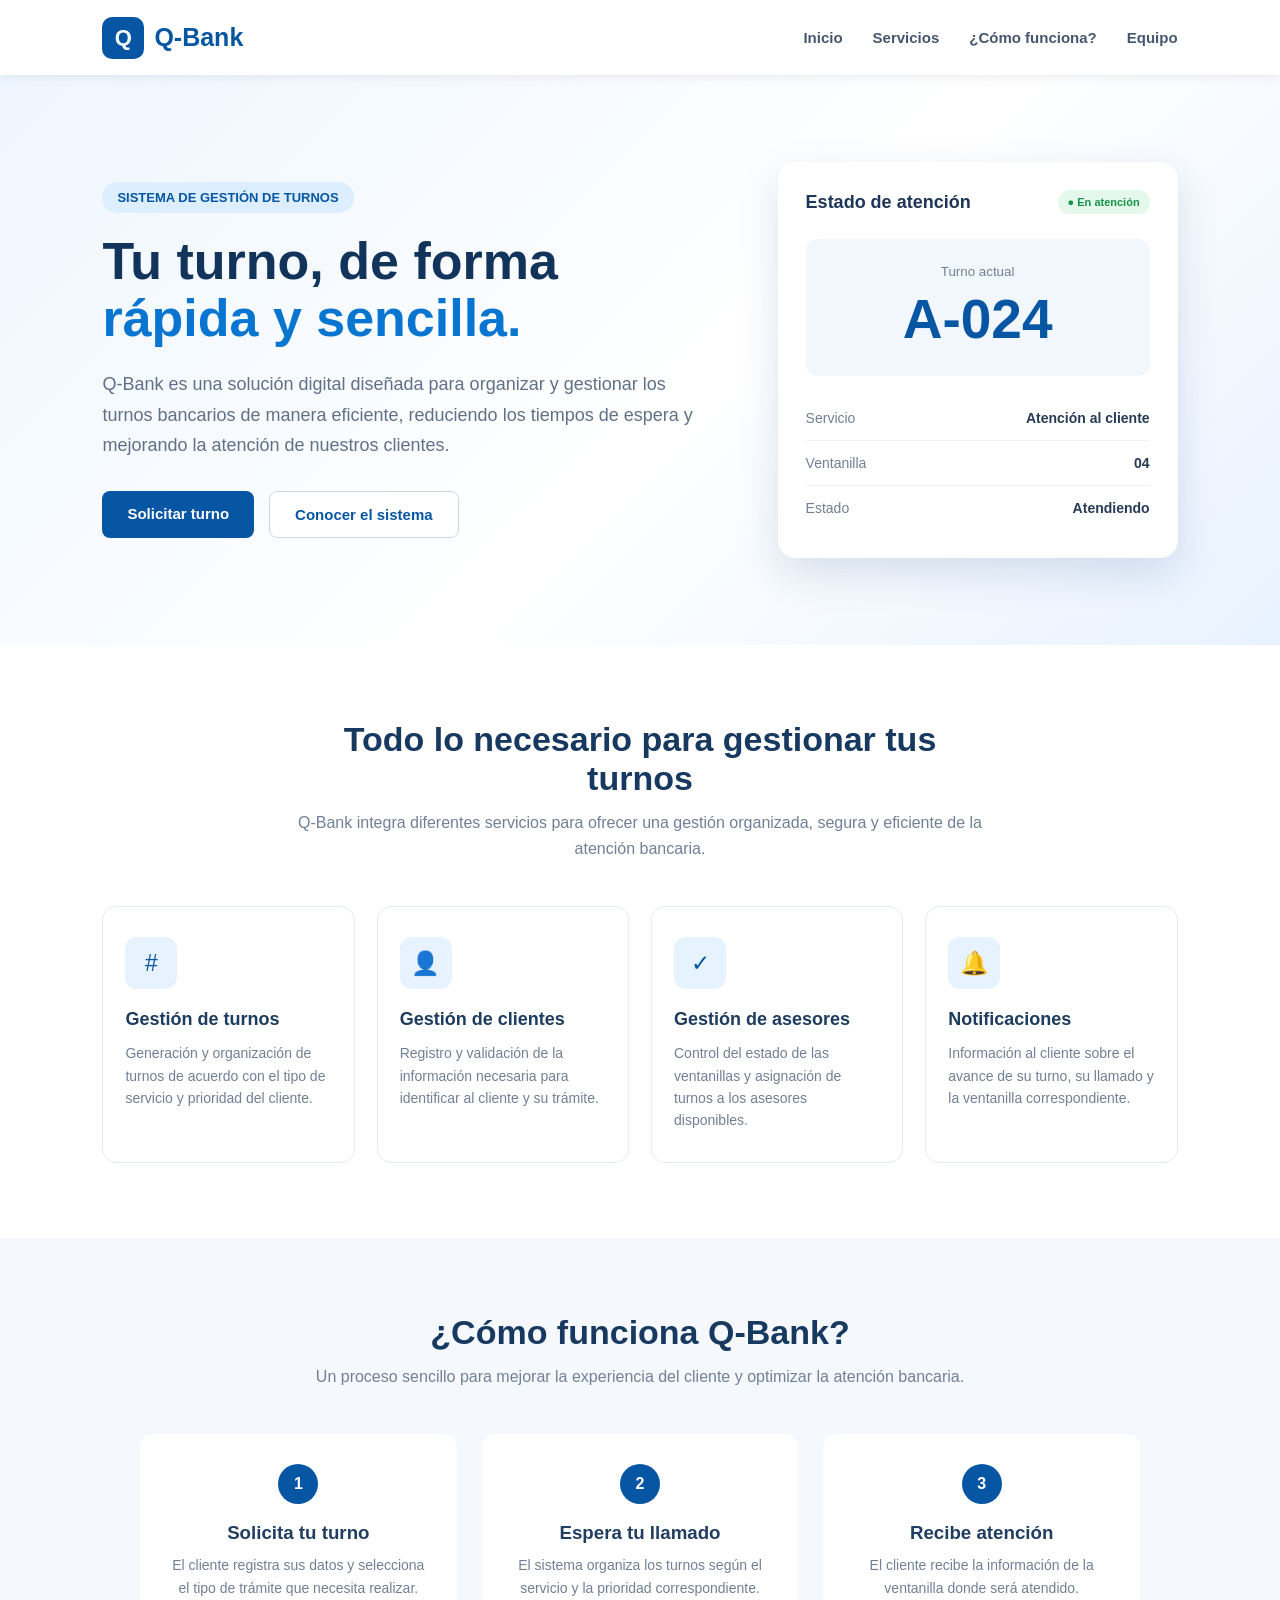
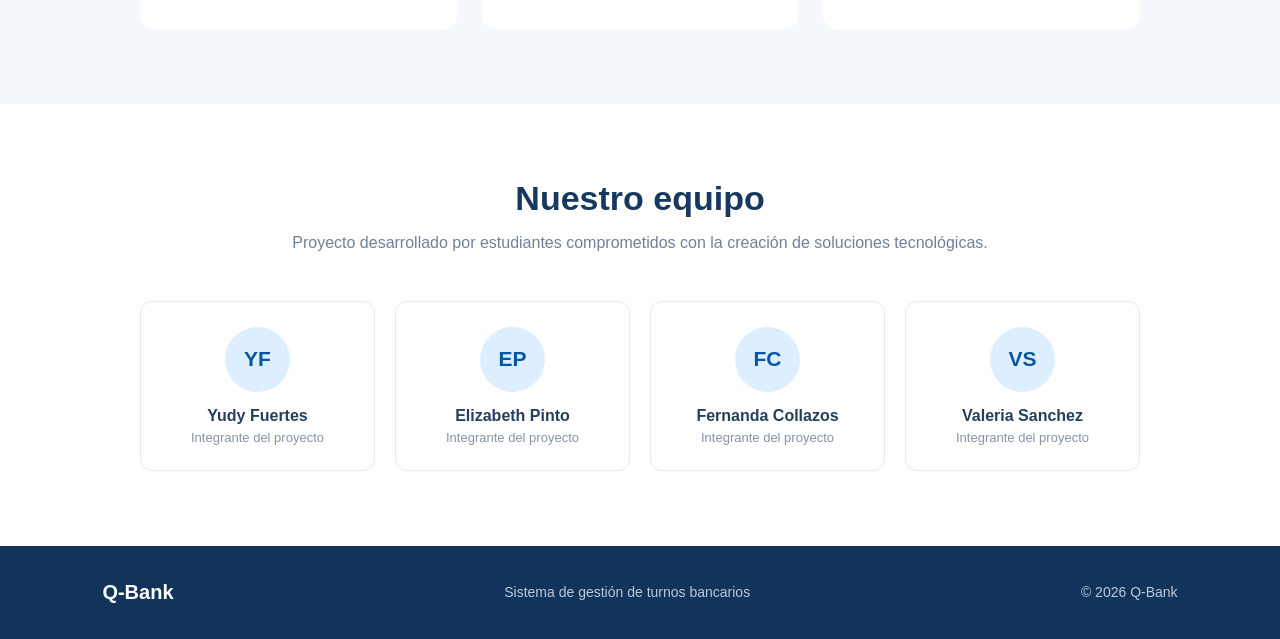
==== Bancofinal-Q-bank/home/index.html @ 69274212 "Agrege Home" ====
<!DOCTYPE html>
<html lang="es">
<head>
    <meta charset="UTF-8">
    <meta name="viewport" content="width=device-width, initial-scale=1.0">

    <title>Q-Bank | Gestión de Turnos</title>

    <link rel="stylesheet" href="style.css">
</head>

<body>

    <!-- =========================
        ENCABEZADO
    ========================== -->

    <header>
        <div class="logo">
            <div class="logo-icon">Q</div>
            Q-Bank
        </div>

        <nav>
            <a href="#">Inicio</a>
            <a href="#servicios">Servicios</a>
            <a href="#proceso">¿Cómo funciona?</a>
            <a href="#equipo">Equipo</a>
        </nav>
    </header>


    <!-- =========================
         HERO / PRESENTACIÓN
    ========================== -->

    <main>

        <section class="hero">

            <div class="hero-content">

                <span class="badge">
                    SISTEMA DE GESTIÓN DE TURNOS
                </span>

                <h1>
                    Tu turno, de forma
                    <span>rápida y sencilla.</span>
                </h1>

                <p>
                    Q-Bank es una solución digital diseñada para organizar
                    y gestionar los turnos bancarios de manera eficiente,
                    reduciendo los tiempos de espera y mejorando la atención
                    de nuestros clientes.
                </p>

                <div class="hero-buttons">
                    <a href="#" class="btn btn-primary">
                        Solicitar turno
                    </a>

                    <a href="#servicios" class="btn btn-secondary">
                        Conocer el sistema
                    </a>
                </div>

            </div>


            <!-- Tarjeta únicamente visual -->

            <div class="hero-card">

                <div class="card-header">
                    <h3>Estado de atención</h3>

                    <span class="status">
                        ● En atención
                    </span>
                </div>

                <div class="turn-number">
                    <small>Turno actual</small>
                    <strong>A-024</strong>
                </div>

                <div class="info">
                    <span>Servicio</span>
                    <span>Atención al cliente</span>
                </div>

                <div class="info">
                    <span>Ventanilla</span>
                    <span>04</span>
                </div>

                <div class="info">
                    <span>Estado</span>
                    <span>Atendiendo</span>
                </div>

            </div>

        </section>


        <!-- =========================
             SERVICIOS
        ========================== -->

        <section class="services" id="servicios">

            <div class="section-title">

                <h2>
                    Todo lo necesario para gestionar tus turnos
                </h2>

                <p>
                    Q-Bank integra diferentes servicios para ofrecer una
                    gestión organizada, segura y eficiente de la atención
                    bancaria.
                </p>

            </div>


            <div class="services-grid">

                <article class="service-card">

                    <div class="service-icon">
                        #
                    </div>

                    <h3>
                        Gestión de turnos
                    </h3>

                    <p>
                        Generación y organización de turnos de acuerdo con
                        el tipo de servicio y prioridad del cliente.
                    </p>

                </article>


                <article class="service-card">

                    <div class="service-icon">
                        👤
                    </div>

                    <h3>
                        Gestión de clientes
                    </h3>

                    <p>
                        Registro y validación de la información necesaria
                        para identificar al cliente y su trámite.
                    </p>

                </article>


                <article class="service-card">

                    <div class="service-icon">
                        ✓
                    </div>

                    <h3>
                        Gestión de asesores
                    </h3>

                    <p>
                        Control del estado de las ventanillas y asignación
                        de turnos a los asesores disponibles.
                    </p>

                </article>


                <article class="service-card">

                    <div class="service-icon">
                        🔔
                    </div>

                    <h3>
                        Notificaciones
                    </h3>

                    <p>
                        Información al cliente sobre el avance de su turno,
                        su llamado y la ventanilla correspondiente.
                    </p>

                </article>

            </div>

        </section>


        <!-- =========================
             PROCESO
        ========================== -->

        <section class="process" id="proceso">

            <div class="section-title">

                <h2>
                    ¿Cómo funciona Q-Bank?
                </h2>

                <p>
                    Un proceso sencillo para mejorar la experiencia del
                    cliente y optimizar la atención bancaria.
                </p>

            </div>


            <div class="steps">

                <article class="step">

                    <div class="step-number">
                        1
                    </div>

                    <h3>
                        Solicita tu turno
                    </h3>

                    <p>
                        El cliente registra sus datos y selecciona el tipo
                        de trámite que necesita realizar.
                    </p>

                </article>


                <article class="step">

                    <div class="step-number">
                        2
                    </div>

                    <h3>
                        Espera tu llamado
                    </h3>

                    <p>
                        El sistema organiza los turnos según el servicio
                        y la prioridad correspondiente.
                    </p>

                </article>


                <article class="step">

                    <div class="step-number">
                        3
                    </div>

                    <h3>
                        Recibe atención
                    </h3>

                    <p>
                        El cliente recibe la información de la ventanilla
                        donde será atendido.
                    </p>

                </article>

            </div>

        </section>


        <!-- =========================
             EQUIPO
        ========================== -->

        <section class="team" id="equipo">

            <div class="section-title">

                <h2>
                    Nuestro equipo
                </h2>

                <p>
                    Proyecto desarrollado por estudiantes comprometidos
                    con la creación de soluciones tecnológicas.
                </p>

            </div>


            <div class="team-grid">

                <article class="member">
                    <div class="avatar">YF</div>
                    <h3>Yudy Fuertes</h3>
                    <p>Integrante del proyecto</p>
                </article>

                <article class="member">
                    <div class="avatar">EP</div>
                    <h3>Elizabeth Pinto</h3>
                    <p>Integrante del proyecto</p>
                </article>

                <article class="member">
                    <div class="avatar">FC</div>
                    <h3>Fernanda Collazos</h3>
                    <p>Integrante del proyecto</p>
                </article>

                <article class="member">
                    <div class="avatar">VS</div>
                    <h3>Valeria Sanchez</h3>
                    <p>Integrante del proyecto</p>
                </article>

            </div>

        </section>

    </main>


    <!-- =========================
         PIE DE PÁGINA
    ========================== -->

    <footer>

        <div class="footer-logo">
            Q-Bank
        </div>

        <p>
            Sistema de gestión de turnos bancarios
        </p>

        <p>
            © 2026 Q-Bank
        </p>

    </footer>

</body>
</html>
---- Bancofinal-Q-bank/home/style.css ----
* {
    margin: 0;
    padding: 0;
    box-sizing: border-box;
}

body {
    font-family: Arial, Helvetica, sans-serif;
    background-color: #f5f8fc;
    color: #172b4d;
}

/* =========================
   HEADER
========================== */

header {
    background-color: #ffffff;
    height: 75px;
    display: flex;
    align-items: center;
    justify-content: space-between;
    padding: 0 8%;
    box-shadow: 0 2px 10px rgba(0, 0, 0, 0.08);
    position: relative;
    z-index: 10;
}

.logo {
    display: flex;
    align-items: center;
    gap: 10px;
    font-size: 25px;
    font-weight: bold;
    color: #0756a3;
}

.logo-icon {
    width: 42px;
    height: 42px;
    background-color: #0756a3;
    color: white;
    border-radius: 10px;
    display: flex;
    align-items: center;
    justify-content: center;
    font-size: 22px;
}

nav {
    display: flex;
    gap: 30px;
}

nav a {
    text-decoration: none;
    color: #45566f;
    font-size: 15px;
    font-weight: 600;
}

nav a:hover {
    color: #0756a3;
}

/* =========================
   HERO
========================== */

.hero {
    min-height: 570px;
    display: flex;
    align-items: center;
    justify-content: space-between;
    gap: 60px;
    padding: 70px 8%;
    background: linear-gradient(
        135deg,
        #eef6ff 0%,
        #ffffff 55%,
        #e8f2ff 100%
    );
}

.hero-content {
    max-width: 600px;
}

.badge {
    display: inline-block;
    background-color: #dceeff;
    color: #0756a3;
    padding: 8px 15px;
    border-radius: 20px;
    font-size: 13px;
    font-weight: bold;
    margin-bottom: 20px;
}

.hero h1 {
    font-size: 52px;
    line-height: 1.1;
    margin-bottom: 22px;
    color: #12345b;
}

.hero h1 span {
    color: #0876d1;
}

.hero p {
    font-size: 18px;
    line-height: 1.7;
    color: #607086;
    margin-bottom: 30px;
}

.hero-buttons {
    display: flex;
    gap: 15px;
}

.btn {
    display: inline-block;
    padding: 14px 25px;
    border-radius: 8px;
    text-decoration: none;
    font-weight: bold;
    font-size: 15px;
}

.btn-primary {
    background-color: #0756a3;
    color: white;
}

.btn-secondary {
    background-color: white;
    color: #0756a3;
    border: 1px solid #c9d9ea;
}

/* =========================
   TARJETA VISUAL
========================== */

.hero-card {
    width: 400px;
    background-color: white;
    border-radius: 18px;
    padding: 28px;
    box-shadow: 0 15px 40px rgba(24, 71, 120, 0.15);
}

.card-header {
    display: flex;
    justify-content: space-between;
    align-items: center;
    margin-bottom: 25px;
}

.card-header h3 {
    font-size: 18px;
    color: #1d3557;
}

.status {
    color: #159447;
    background-color: #e5f8ec;
    padding: 6px 10px;
    border-radius: 15px;
    font-size: 11px;
    font-weight: bold;
}

.turn-number {
    text-align: center;
    background-color: #f1f7fd;
    border-radius: 12px;
    padding: 25px;
    margin-bottom: 20px;
}

.turn-number small {
    color: #718096;
    display: block;
    margin-bottom: 8px;
}

.turn-number strong {
    font-size: 55px;
    color: #0756a3;
}

.info {
    display: flex;
    justify-content: space-between;
    padding: 14px 0;
    border-bottom: 1px solid #edf1f5;
    font-size: 14px;
}

.info:last-child {
    border-bottom: none;
}

.info span:first-child {
    color: #718096;
}

.info span:last-child {
    font-weight: bold;
    color: #263b55;
}

/* =========================
   SERVICIOS
========================== */

.services {
    padding: 75px 8%;
    background-color: white;
    text-align: center;
}

.section-title {
    max-width: 700px;
    margin: 0 auto 45px;
}

.section-title h2 {
    font-size: 34px;
    color: #17395f;
    margin-bottom: 12px;
}

.section-title p {
    color: #718096;
    line-height: 1.6;
}

.services-grid {
    display: grid;
    grid-template-columns: repeat(4, 1fr);
    gap: 22px;
}

.service-card {
    padding: 30px 22px;
    border: 1px solid #e4ebf3;
    border-radius: 14px;
    background-color: #ffffff;
    text-align: left;
    transition: transform 0.2s, box-shadow 0.2s;
}

.service-icon {
    width: 52px;
    height: 52px;
    border-radius: 12px;
    background-color: #e7f2ff;
    color: #0756a3;
    display: flex;
    align-items: center;
    justify-content: center;
    font-size: 23px;
    margin-bottom: 20px;
}

.service-card h3 {
    margin-bottom: 12px;
    color: #1d3c5e;
    font-size: 18px;
}

.service-card p {
    color: #718096;
    font-size: 14px;
    line-height: 1.6;
}

/* =========================
   COMO FUNCIONA
========================== */

.process {
    padding: 75px 8%;
    background-color: #f5f8fc;
    text-align: center;
}

.steps {
    display: grid;
    grid-template-columns: repeat(3, 1fr);
    gap: 25px;
    max-width: 1000px;
    margin: 0 auto;
}

.step {
    background-color: white;
    padding: 30px;
    border-radius: 14px;
    position: relative;
}

.step-number {
    width: 40px;
    height: 40px;
    margin: 0 auto 18px;
    background-color: #0756a3;
    color: white;
    border-radius: 50%;
    display: flex;
    align-items: center;
    justify-content: center;
    font-weight: bold;
}

.step h3 {
    margin-bottom: 10px;
    color: #203e60;
}

.step p {
    color: #718096;
    font-size: 14px;
    line-height: 1.6;
}

/* =========================
   EQUIPO
========================== */

.team {
    padding: 75px 8%;
    background-color: white;
    text-align: center;
}

.team-grid {
    display: grid;
    grid-template-columns: repeat(4, 1fr);
    gap: 20px;
    max-width: 1000px;
    margin: 0 auto;
}

.member {
    padding: 25px 15px;
    border: 1px solid #e4ebf3;
    border-radius: 12px;
}

.avatar {
    width: 65px;
    height: 65px;
    margin: 0 auto 15px;
    border-radius: 50%;
    background-color: #dceeff;
    color: #0756a3;
    display: flex;
    align-items: center;
    justify-content: center;
    font-size: 21px;
    font-weight: bold;
}

.member h3 {
    font-size: 16px;
    margin-bottom: 5px;
    color: #263f5c;
}

.member p {
    font-size: 13px;
    color: #8794a5;
}

/* =========================
   FOOTER
========================== */

footer {
    background-color: #12345b;
    color: white;
    padding: 35px 8%;
    display: flex;
    justify-content: space-between;
    align-items: center;
}

footer p {
    color: #b9c9db;
    font-size: 14px;
}

.footer-logo {
    font-size: 20px;
    font-weight: bold;
}

/* =========================
   RESPONSIVE
========================== */

@media (max-width: 900px) {
    .hero {
        flex-direction: column;
        text-align: center;
    }

    .hero-buttons {
        justify-content: center;
    }

    .services-grid,
    .team-grid {
        grid-template-columns: repeat(2, 1fr);
    }

    .hero-card {
        width: 100%;
        max-width: 400px;
    }
}

@media (max-width: 600px) {
    header {
        padding: 0 5%;
    }

    nav {
        display: none;
    }

    .hero {
        padding: 50px 5%;
    }

    .hero h1 {
        font-size: 38px;
    }

    .services,
    .process,
    .team {
        padding: 55px 5%;
    }

    .services-grid,
    .steps,
    .team-grid {
        grid-template-columns: 1fr;
    }

    footer {
        flex-direction: column;
        gap: 10px;
        text-align: center;
    }
}
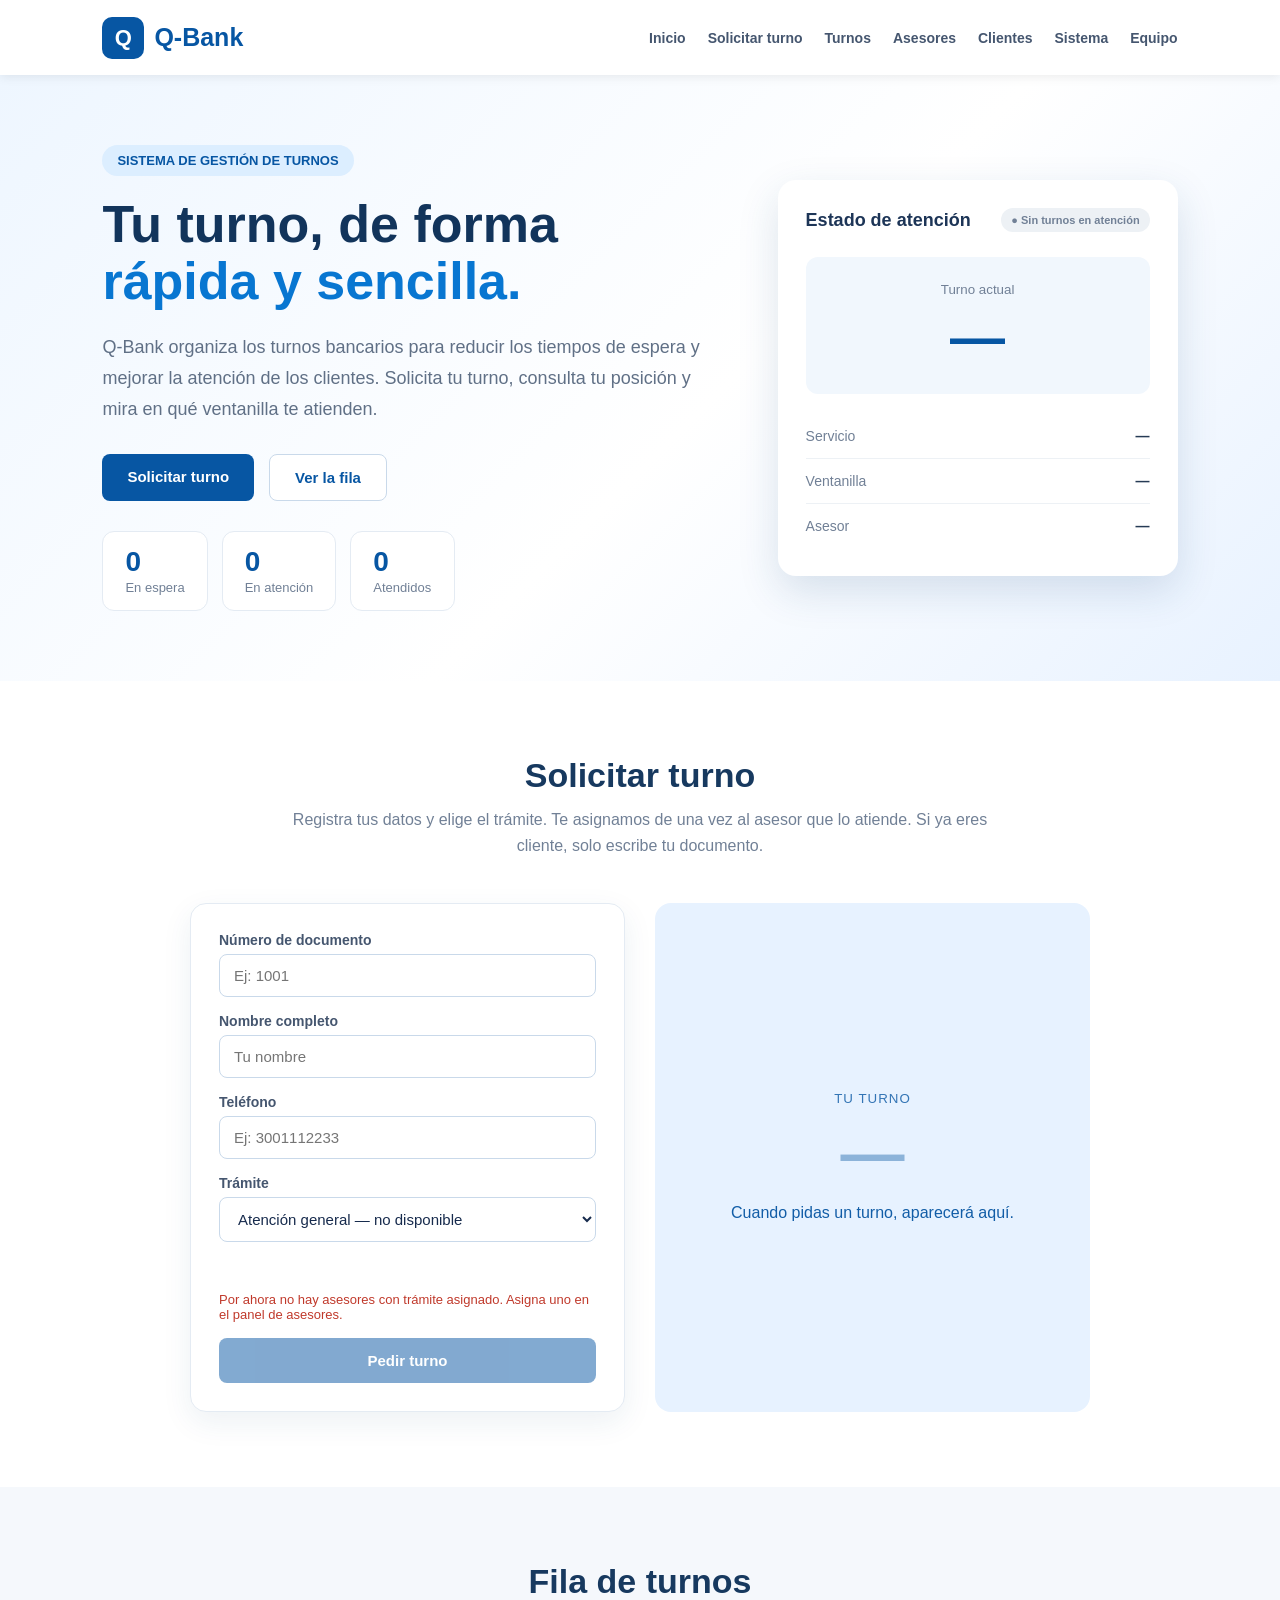
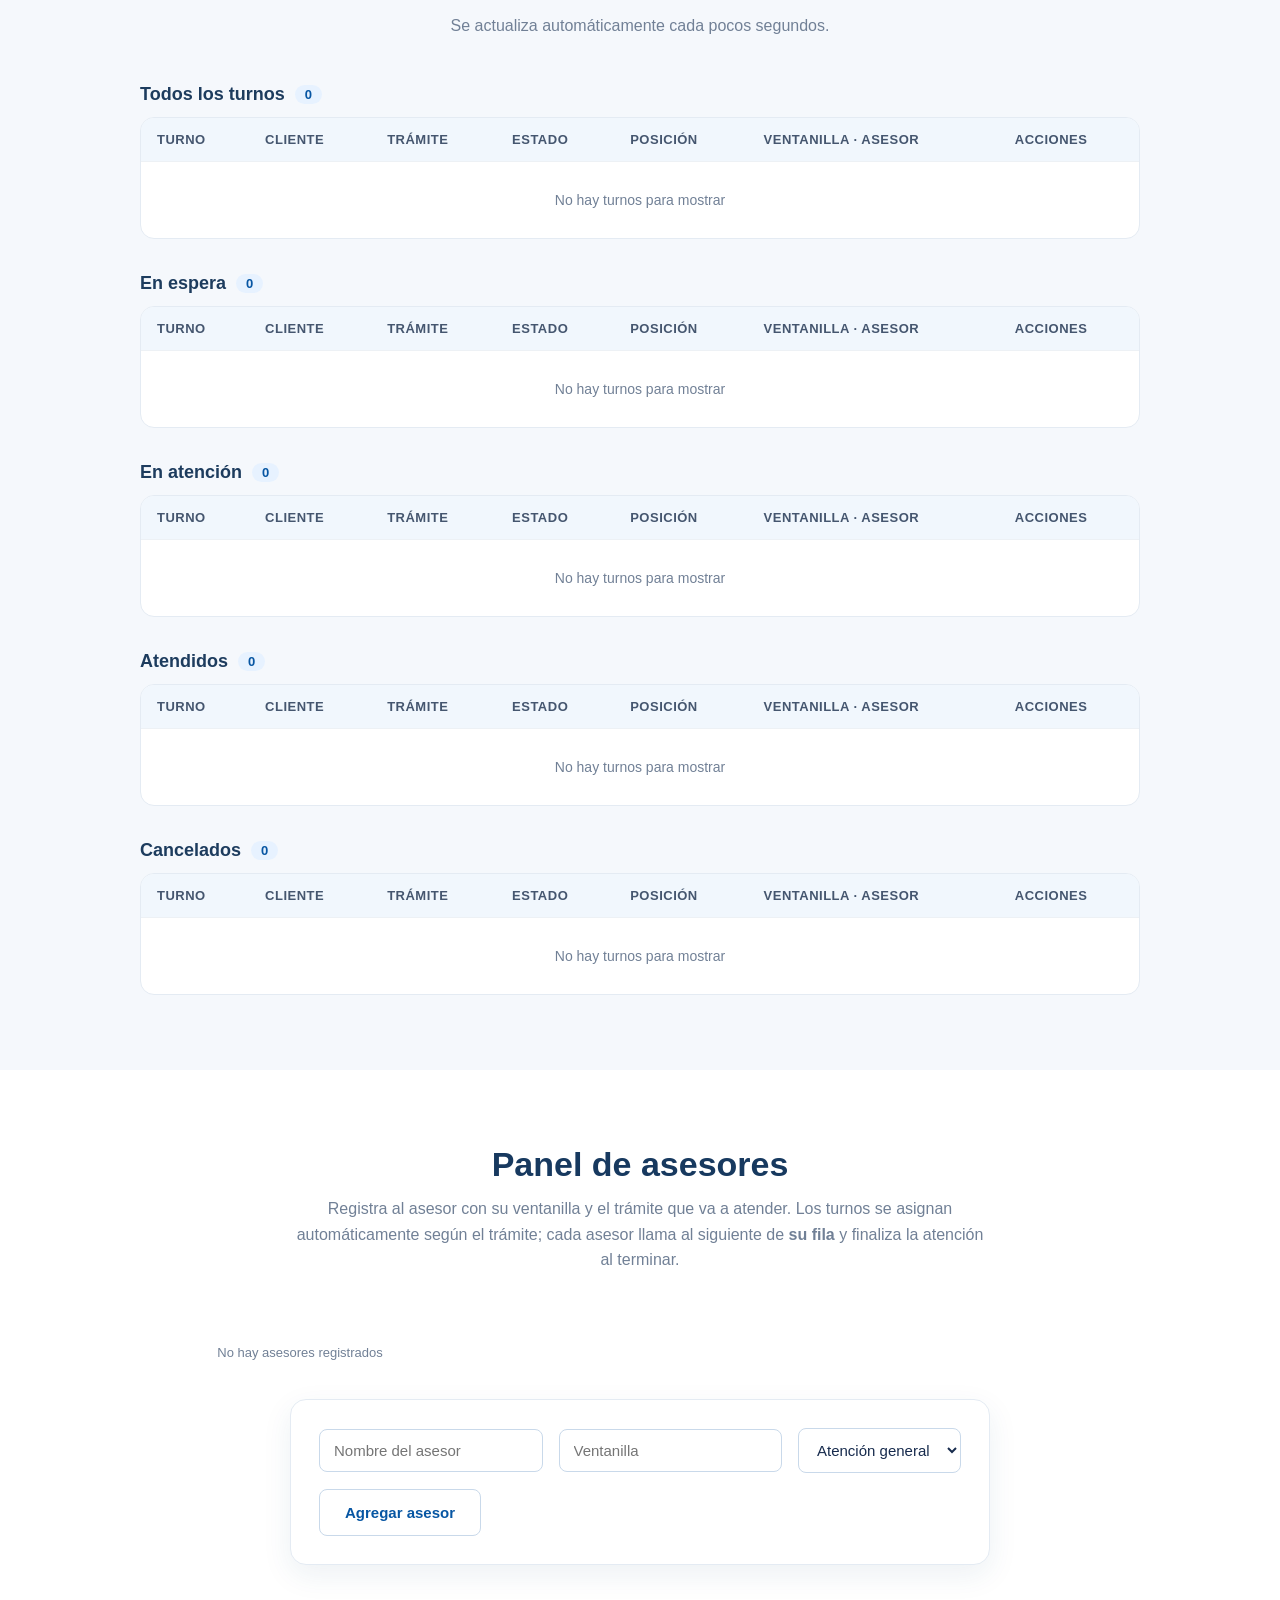
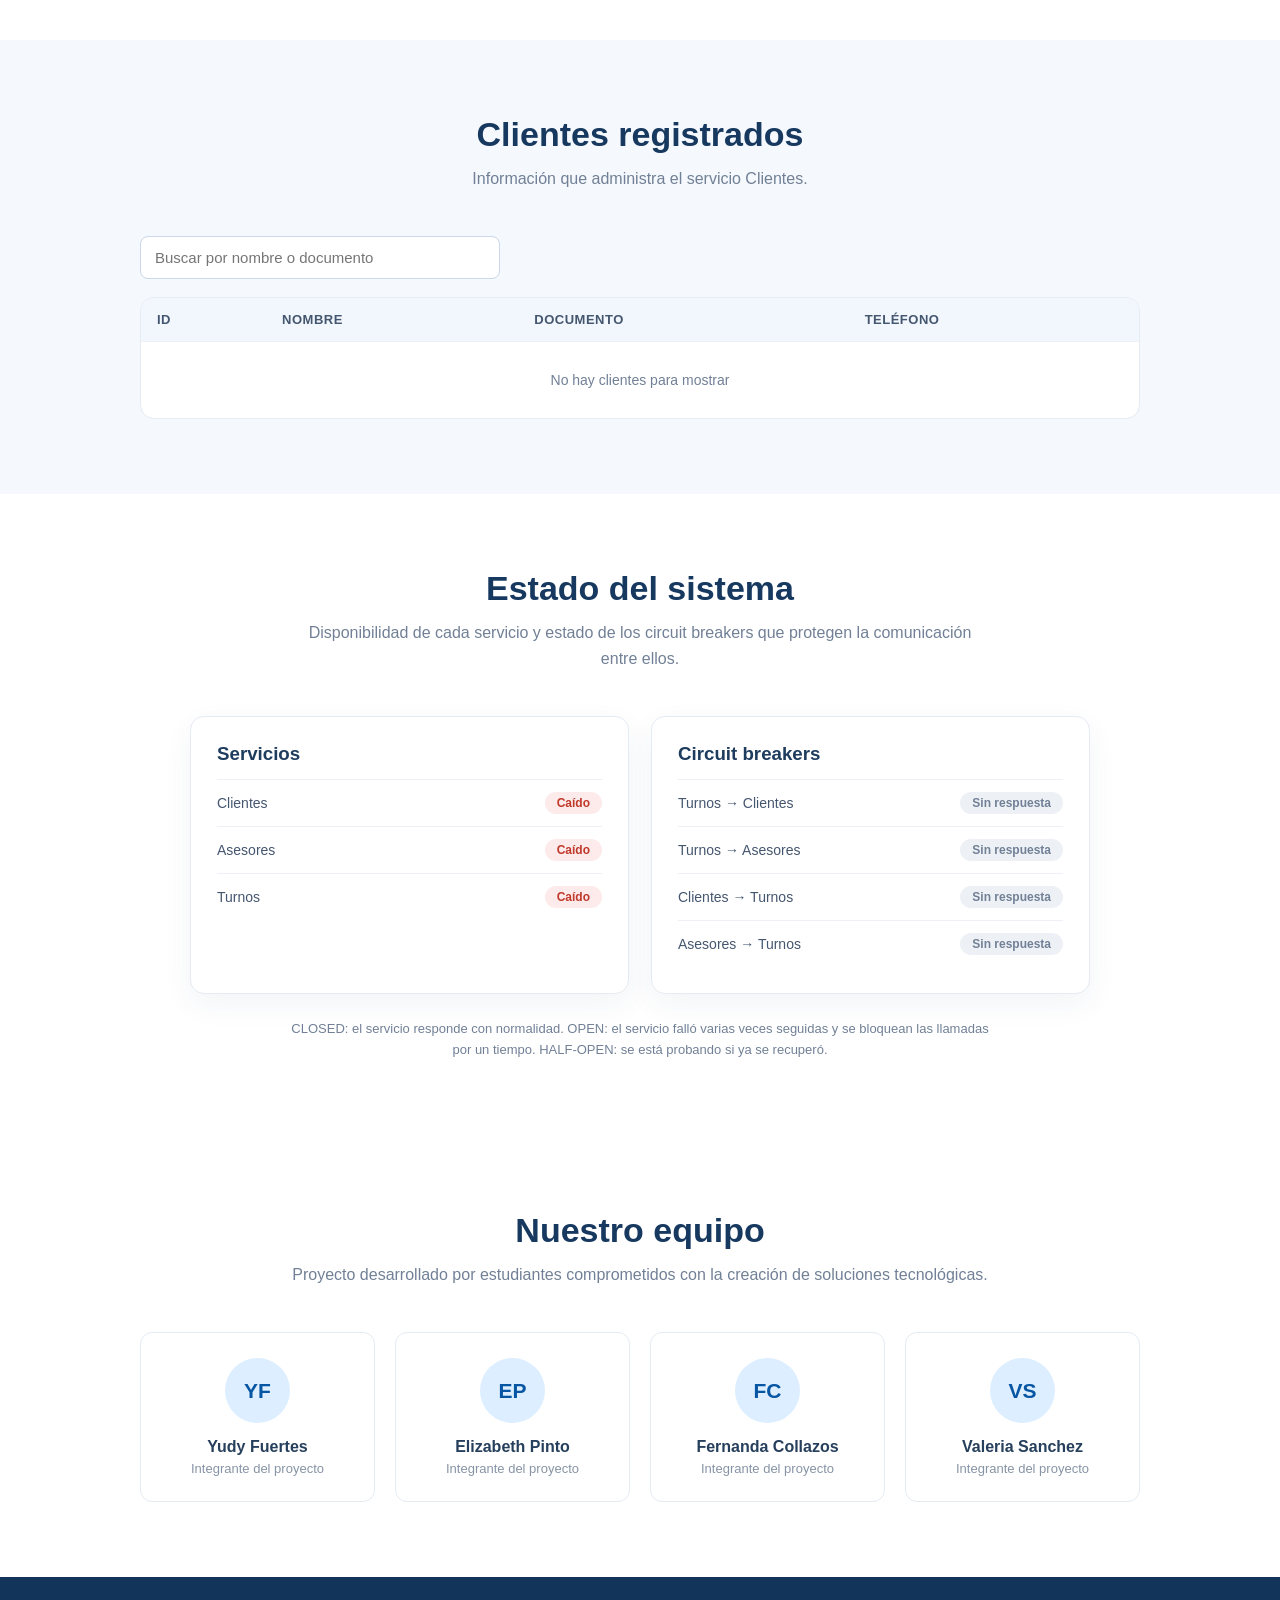
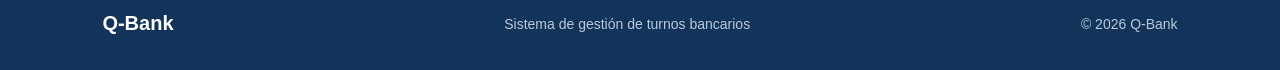
==== commit be94c470: "Actualice servicio asesores y home" ====
--- a/Bancofinal-Q-bank/home/index.html
+++ b/Bancofinal-Q-bank/home/index.html
@@ -3,17 +3,11 @@
 <head>
     <meta charset="UTF-8">
     <meta name="viewport" content="width=device-width, initial-scale=1.0">
-
     <title>Q-Bank | Gestión de Turnos</title>
-
     <link rel="stylesheet" href="style.css">
 </head>
 
 <body>
-
-    <!-- =========================
-        ENCABEZADO
-    ========================== -->
 
     <header>
         <div class="logo">
@@ -22,291 +16,341 @@
         </div>
 
         <nav>
-            <a href="#">Inicio</a>
-            <a href="#servicios">Servicios</a>
-            <a href="#proceso">¿Cómo funciona?</a>
+            <a href="#inicio">Inicio</a>
+            <a href="#solicitar">Solicitar turno</a>
+            <a href="#turnos">Turnos</a>
+            <a href="#asesores">Asesores</a>
+            <a href="#clientes">Clientes</a>
+            <a href="#sistema">Sistema</a>
             <a href="#equipo">Equipo</a>
         </nav>
     </header>
 
-
-    <!-- =========================
-         HERO / PRESENTACIÓN
-    ========================== -->
-
     <main>
 
-        <section class="hero">
+        <!-- ========== INICIO ========== -->
+        <section class="hero" id="inicio">
 
             <div class="hero-content">
-
-                <span class="badge">
-                    SISTEMA DE GESTIÓN DE TURNOS
-                </span>
-
-                <h1>
-                    Tu turno, de forma
-                    <span>rápida y sencilla.</span>
-                </h1>
+                <span class="badge">SISTEMA DE GESTIÓN DE TURNOS</span>
+
+                <h1>Tu turno, de forma <span>rápida y sencilla.</span></h1>
 
                 <p>
-                    Q-Bank es una solución digital diseñada para organizar
-                    y gestionar los turnos bancarios de manera eficiente,
-                    reduciendo los tiempos de espera y mejorando la atención
-                    de nuestros clientes.
+                    Q-Bank organiza los turnos bancarios para reducir los tiempos
+                    de espera y mejorar la atención de los clientes. Solicita tu
+                    turno, consulta tu posición y mira en qué ventanilla te atienden.
                 </p>
 
                 <div class="hero-buttons">
-                    <a href="#" class="btn btn-primary">
-                        Solicitar turno
-                    </a>
-
-                    <a href="#servicios" class="btn btn-secondary">
-                        Conocer el sistema
-                    </a>
-                </div>
-
-            </div>
-
-
-            <!-- Tarjeta únicamente visual -->
+                    <a href="#solicitar" class="btn btn-primary">Solicitar turno</a>
+                    <a href="#turnos" class="btn btn-secondary">Ver la fila</a>
+                </div>
+
+                <div class="stats">
+                    <div class="stat">
+                        <strong id="stat-espera">0</strong>
+                        <span>En espera</span>
+                    </div>
+                    <div class="stat">
+                        <strong id="stat-atencion">0</strong>
+                        <span>En atención</span>
+                    </div>
+                    <div class="stat">
+                        <strong id="stat-atendidos">0</strong>
+                        <span>Atendidos</span>
+                    </div>
+                </div>
+            </div>
 
             <div class="hero-card">
-
                 <div class="card-header">
                     <h3>Estado de atención</h3>
-
-                    <span class="status">
-                        ● En atención
-                    </span>
+                    <span class="status" id="hero-estado">● Sin turnos</span>
                 </div>
 
                 <div class="turn-number">
                     <small>Turno actual</small>
-                    <strong>A-024</strong>
+                    <strong id="hero-codigo">—</strong>
                 </div>
 
                 <div class="info">
                     <span>Servicio</span>
-                    <span>Atención al cliente</span>
-                </div>
-
+                    <span id="hero-tramite">—</span>
+                </div>
                 <div class="info">
                     <span>Ventanilla</span>
-                    <span>04</span>
-                </div>
-
+                    <span id="hero-ventanilla">—</span>
+                </div>
                 <div class="info">
-                    <span>Estado</span>
-                    <span>Atendiendo</span>
-                </div>
-
-            </div>
-
-        </section>
-
-
-        <!-- =========================
-             SERVICIOS
-        ========================== -->
-
-        <section class="services" id="servicios">
-
-            <div class="section-title">
-
-                <h2>
-                    Todo lo necesario para gestionar tus turnos
-                </h2>
-
+                    <span>Asesor</span>
+                    <span id="hero-asesor">—</span>
+                </div>
+            </div>
+
+        </section>
+
+
+        <!-- ========== SOLICITAR TURNO ========== -->
+        <section class="panel" id="solicitar">
+
+            <div class="section-title">
+                <h2>Solicitar turno</h2>
+                <p>Registra tus datos y elige el trámite. Te asignamos de una vez al asesor que lo atiende. Si ya eres cliente, solo escribe tu documento.</p>
+            </div>
+
+            <div class="solicitar-grid">
+
+                <form id="form-turno" class="formulario">
+                    <label>
+                        Número de documento
+                        <input type="text" id="t-documento" placeholder="Ej: 1001" required>
+                    </label>
+
+                    <label>
+                        Nombre completo
+                        <input type="text" id="t-nombre" placeholder="Tu nombre" required>
+                    </label>
+
+                    <label>
+                        Teléfono
+                        <input type="text" id="t-telefono" placeholder="Ej: 3001112233">
+                    </label>
+
+                    <label>
+                        Trámite
+                        <select id="t-tramite">
+                            <option value="general">Atención general</option>
+                            <option value="caja">Caja</option>
+                            <option value="credito">Crédito</option>
+                            <option value="cuentas">Cuentas</option>
+                            <option value="reclamos">Reclamos</option>
+                        </select>
+                    </label>
+
+                    <p class="nota" id="t-nota"></p>
+                    <p class="nota error" id="t-aviso"></p>
+
+                    <button type="submit" class="btn btn-primary btn-block" id="t-boton">Pedir turno</button>
+                </form>
+
+                <div class="ticket" id="ticket">
+                    <small>Tu turno</small>
+                    <strong id="ticket-codigo">—</strong>
+                    <p id="ticket-mensaje">Cuando pidas un turno, aparecerá aquí.</p>
+                </div>
+
+            </div>
+
+        </section>
+
+
+        <!-- ========== TURNOS ========== -->
+        <section class="panel panel-gris" id="turnos">
+
+            <div class="section-title">
+                <h2>Fila de turnos</h2>
+                <p>Se actualiza automáticamente cada pocos segundos.</p>
+            </div>
+
+            <div id="filas-turnos">
+            <h3 class="fila-titulo">Todos los turnos <span class="contador" id="cuenta-todos">0</span></h3>
+            <div class="tabla-contenedor">
+                <table>
+                    <thead>
+                        <tr>
+                            <th>Turno</th>
+                            <th>Cliente</th>
+                            <th>Trámite</th>
+                            <th>Estado</th>
+                            <th>Posición</th>
+                            <th>Ventanilla · Asesor</th>
+                            <th>Acciones</th>
+                        </tr>
+                    </thead>
+                    <tbody id="tabla-todos"></tbody>
+                </table>
+            </div>
+
+            <h3 class="fila-titulo">En espera <span class="contador" id="cuenta-en_espera">0</span></h3>
+            <div class="tabla-contenedor">
+                <table>
+                    <thead>
+                        <tr>
+                            <th>Turno</th>
+                            <th>Cliente</th>
+                            <th>Trámite</th>
+                            <th>Estado</th>
+                            <th>Posición</th>
+                            <th>Ventanilla · Asesor</th>
+                            <th>Acciones</th>
+                        </tr>
+                    </thead>
+                    <tbody id="tabla-en_espera"></tbody>
+                </table>
+            </div>
+
+            <h3 class="fila-titulo">En atención <span class="contador" id="cuenta-en_atencion">0</span></h3>
+            <div class="tabla-contenedor">
+                <table>
+                    <thead>
+                        <tr>
+                            <th>Turno</th>
+                            <th>Cliente</th>
+                            <th>Trámite</th>
+                            <th>Estado</th>
+                            <th>Posición</th>
+                            <th>Ventanilla · Asesor</th>
+                            <th>Acciones</th>
+                        </tr>
+                    </thead>
+                    <tbody id="tabla-en_atencion"></tbody>
+                </table>
+            </div>
+
+            <h3 class="fila-titulo">Atendidos <span class="contador" id="cuenta-atendido">0</span></h3>
+            <div class="tabla-contenedor">
+                <table>
+                    <thead>
+                        <tr>
+                            <th>Turno</th>
+                            <th>Cliente</th>
+                            <th>Trámite</th>
+                            <th>Estado</th>
+                            <th>Posición</th>
+                            <th>Ventanilla · Asesor</th>
+                            <th>Acciones</th>
+                        </tr>
+                    </thead>
+                    <tbody id="tabla-atendido"></tbody>
+                </table>
+            </div>
+
+            <h3 class="fila-titulo">Cancelados <span class="contador" id="cuenta-cancelado">0</span></h3>
+            <div class="tabla-contenedor">
+                <table>
+                    <thead>
+                        <tr>
+                            <th>Turno</th>
+                            <th>Cliente</th>
+                            <th>Trámite</th>
+                            <th>Estado</th>
+                            <th>Posición</th>
+                            <th>Ventanilla · Asesor</th>
+                            <th>Acciones</th>
+                        </tr>
+                    </thead>
+                    <tbody id="tabla-cancelado"></tbody>
+                </table>
+            </div>
+
+            </div>
+
+        </section>
+
+
+        <!-- ========== ASESORES ========== -->
+        <section class="panel" id="asesores">
+
+            <div class="section-title">
+                <h2>Panel de asesores</h2>
+                <p>Registra al asesor con su ventanilla y el trámite que va a atender. Los turnos se asignan automáticamente según el trámite; cada asesor llama al siguiente de <strong>su fila</strong> y finaliza la atención al terminar.</p>
+            </div>
+
+            <div class="asesores-grid" id="lista-asesores"></div>
+
+            <form id="form-asesor" class="formulario formulario-linea">
+                <input type="text" id="a-nombre" placeholder="Nombre del asesor" required>
+                <input type="number" id="a-ventanilla" placeholder="Ventanilla" min="1" required>
+                <select id="a-tramite" required>
+                    <option value="general">Atención general</option>
+                    <option value="caja">Caja</option>
+                    <option value="credito">Crédito</option>
+                    <option value="cuentas">Cuentas</option>
+                    <option value="reclamos">Reclamos</option>
+                </select>
+                <button type="submit" class="btn btn-secondary">Agregar asesor</button>
+            </form>
+
+        </section>
+
+
+        <!-- ========== CLIENTES ========== -->
+        <section class="panel panel-gris" id="clientes">
+
+            <div class="section-title">
+                <h2>Clientes registrados</h2>
+                <p>Información que administra el servicio Clientes.</p>
+            </div>
+
+            <div class="barra">
+                <input type="text" id="buscar-cliente" placeholder="Buscar por nombre o documento">
+            </div>
+
+            <div class="tabla-contenedor">
+                <table>
+                    <thead>
+                        <tr>
+                            <th>ID</th>
+                            <th>Nombre</th>
+                            <th>Documento</th>
+                            <th>Teléfono</th>
+                        </tr>
+                    </thead>
+                    <tbody id="tabla-clientes"></tbody>
+                </table>
+            </div>
+
+        </section>
+
+
+        <!-- ========== ESTADO DEL SISTEMA ========== -->
+        <section class="panel" id="sistema">
+
+            <div class="section-title">
+                <h2>Estado del sistema</h2>
                 <p>
-                    Q-Bank integra diferentes servicios para ofrecer una
-                    gestión organizada, segura y eficiente de la atención
-                    bancaria.
+                    Disponibilidad de cada servicio y estado de los circuit breakers
+                    que protegen la comunicación entre ellos.
                 </p>
-
-            </div>
-
-
-            <div class="services-grid">
-
-                <article class="service-card">
-
-                    <div class="service-icon">
-                        #
-                    </div>
-
-                    <h3>
-                        Gestión de turnos
-                    </h3>
-
-                    <p>
-                        Generación y organización de turnos de acuerdo con
-                        el tipo de servicio y prioridad del cliente.
-                    </p>
-
-                </article>
-
-
-                <article class="service-card">
-
-                    <div class="service-icon">
-                        👤
-                    </div>
-
-                    <h3>
-                        Gestión de clientes
-                    </h3>
-
-                    <p>
-                        Registro y validación de la información necesaria
-                        para identificar al cliente y su trámite.
-                    </p>
-
-                </article>
-
-
-                <article class="service-card">
-
-                    <div class="service-icon">
-                        ✓
-                    </div>
-
-                    <h3>
-                        Gestión de asesores
-                    </h3>
-
-                    <p>
-                        Control del estado de las ventanillas y asignación
-                        de turnos a los asesores disponibles.
-                    </p>
-
-                </article>
-
-
-                <article class="service-card">
-
-                    <div class="service-icon">
-                        🔔
-                    </div>
-
-                    <h3>
-                        Notificaciones
-                    </h3>
-
-                    <p>
-                        Información al cliente sobre el avance de su turno,
-                        su llamado y la ventanilla correspondiente.
-                    </p>
-
-                </article>
-
-            </div>
-
-        </section>
-
-
-        <!-- =========================
-             PROCESO
-        ========================== -->
-
-        <section class="process" id="proceso">
-
-            <div class="section-title">
-
-                <h2>
-                    ¿Cómo funciona Q-Bank?
-                </h2>
-
-                <p>
-                    Un proceso sencillo para mejorar la experiencia del
-                    cliente y optimizar la atención bancaria.
-                </p>
-
-            </div>
-
-
-            <div class="steps">
-
-                <article class="step">
-
-                    <div class="step-number">
-                        1
-                    </div>
-
-                    <h3>
-                        Solicita tu turno
-                    </h3>
-
-                    <p>
-                        El cliente registra sus datos y selecciona el tipo
-                        de trámite que necesita realizar.
-                    </p>
-
-                </article>
-
-
-                <article class="step">
-
-                    <div class="step-number">
-                        2
-                    </div>
-
-                    <h3>
-                        Espera tu llamado
-                    </h3>
-
-                    <p>
-                        El sistema organiza los turnos según el servicio
-                        y la prioridad correspondiente.
-                    </p>
-
-                </article>
-
-
-                <article class="step">
-
-                    <div class="step-number">
-                        3
-                    </div>
-
-                    <h3>
-                        Recibe atención
-                    </h3>
-
-                    <p>
-                        El cliente recibe la información de la ventanilla
-                        donde será atendido.
-                    </p>
-
-                </article>
-
-            </div>
-
-        </section>
-
-
-        <!-- =========================
-             EQUIPO
-        ========================== -->
-
+            </div>
+
+            <div class="sistema-grid">
+
+                <article class="sistema-card">
+                    <h3>Servicios</h3>
+                    <div class="fila-estado"><span>Clientes</span><span class="pill" id="svc-clientes">…</span></div>
+                    <div class="fila-estado"><span>Asesores</span><span class="pill" id="svc-asesores">…</span></div>
+                    <div class="fila-estado"><span>Turnos</span><span class="pill" id="svc-turnos">…</span></div>
+                </article>
+
+                <article class="sistema-card">
+                    <h3>Circuit breakers</h3>
+                    <div class="fila-estado"><span>Turnos → Clientes</span><span class="pill" id="cb-turnos-clientes">…</span></div>
+                    <div class="fila-estado"><span>Turnos → Asesores</span><span class="pill" id="cb-turnos-asesores">…</span></div>
+                    <div class="fila-estado"><span>Clientes → Turnos</span><span class="pill" id="cb-clientes-turnos">…</span></div>
+                    <div class="fila-estado"><span>Asesores → Turnos</span><span class="pill" id="cb-asesores-turnos">…</span></div>
+                </article>
+
+            </div>
+
+            <p class="nota nota-centro">
+                CLOSED: el servicio responde con normalidad. OPEN: el servicio falló varias veces
+                seguidas y se bloquean las llamadas por un tiempo. HALF-OPEN: se está probando si ya se recuperó.
+            </p>
+
+        </section>
+
+
+        <!-- ========== EQUIPO ========== -->
         <section class="team" id="equipo">
 
             <div class="section-title">
-
-                <h2>
-                    Nuestro equipo
-                </h2>
-
-                <p>
-                    Proyecto desarrollado por estudiantes comprometidos
-                    con la creación de soluciones tecnológicas.
-                </p>
-
-            </div>
-
+                <h2>Nuestro equipo</h2>
+                <p>Proyecto desarrollado por estudiantes comprometidos con la creación de soluciones tecnológicas.</p>
+            </div>
 
             <div class="team-grid">
-
                 <article class="member">
                     <div class="avatar">YF</div>
                     <h3>Yudy Fuertes</h3>
@@ -330,33 +374,31 @@
                     <h3>Valeria Sanchez</h3>
                     <p>Integrante del proyecto</p>
                 </article>
-
             </div>
 
         </section>
 
     </main>
 
-
-    <!-- =========================
-         PIE DE PÁGINA
-    ========================== -->
-
     <footer>
-
-        <div class="footer-logo">
-            Q-Bank
+        <div class="footer-logo">Q-Bank</div>
+        <p>Sistema de gestión de turnos bancarios</p>
+        <p>© 2026 Q-Bank</p>
+    </footer>
+
+
+    <!-- Ventana de detalle del turno -->
+    <div class="modal oculto" id="modal">
+        <div class="modal-caja">
+            <button class="modal-cerrar" id="modal-cerrar">×</button>
+            <h3>Detalle del turno</h3>
+            <div id="modal-contenido"></div>
         </div>
-
-        <p>
-            Sistema de gestión de turnos bancarios
-        </p>
-
-        <p>
-            © 2026 Q-Bank
-        </p>
-
-    </footer>
-
+    </div>
+
+    <!-- Mensajes -->
+    <div class="toast oculto" id="toast"></div>
+
+    <script src="app.js"></script>
 </body>
-</html>+</html>
--- a/Bancofinal-Q-bank/home/style.css
+++ b/Bancofinal-Q-bank/home/style.css
@@ -459,4 +459,713 @@
         gap: 10px;
         text-align: center;
     }
-}+}
+
+/* =========================
+   AJUSTES GENERALES
+========================== */
+
+html {
+    scroll-behavior: smooth;
+}
+
+header {
+    position: sticky;
+    top: 0;
+}
+
+nav {
+    gap: 22px;
+}
+
+nav a {
+    font-size: 14px;
+}
+
+section[id] {
+    scroll-margin-top: 80px;
+}
+
+.oculto {
+    display: none !important;
+}
+
+/* =========================
+   ESTADÍSTICAS DEL HERO
+========================== */
+
+.stats {
+    display: flex;
+    gap: 14px;
+    margin-top: 30px;
+}
+
+.stat {
+    background-color: white;
+    border: 1px solid #e4ebf3;
+    border-radius: 12px;
+    padding: 14px 22px;
+    min-width: 105px;
+}
+
+.stat strong {
+    display: block;
+    font-size: 28px;
+    color: #0756a3;
+}
+
+.stat span {
+    font-size: 13px;
+    color: #718096;
+}
+
+.status.inactivo {
+    color: #718096;
+    background-color: #edf1f5;
+}
+
+/* =========================
+   PANELES
+========================== */
+
+.panel {
+    padding: 75px 8%;
+    background-color: white;
+}
+
+.panel-gris {
+    background-color: #f5f8fc;
+}
+
+.panel .section-title,
+.team .section-title {
+    text-align: center;
+}
+
+/* =========================
+   FORMULARIOS
+========================== */
+
+.solicitar-grid {
+    display: grid;
+    grid-template-columns: 1fr 1fr;
+    gap: 30px;
+    max-width: 900px;
+    margin: 0 auto;
+}
+
+.formulario {
+    background-color: #ffffff;
+    border: 1px solid #e4ebf3;
+    border-radius: 16px;
+    padding: 28px;
+    box-shadow: 0 10px 30px rgba(24, 71, 120, 0.08);
+    display: flex;
+    flex-direction: column;
+    gap: 16px;
+}
+
+.formulario label {
+    display: flex;
+    flex-direction: column;
+    gap: 6px;
+    font-size: 14px;
+    font-weight: 600;
+    color: #45566f;
+}
+
+input,
+select {
+    font-family: inherit;
+    font-size: 15px;
+    padding: 12px 14px;
+    border: 1px solid #c9d9ea;
+    border-radius: 8px;
+    background-color: #ffffff;
+    color: #172b4d;
+}
+
+input:focus,
+select:focus {
+    outline: none;
+    border-color: #0876d1;
+    box-shadow: 0 0 0 3px rgba(8, 118, 209, 0.15);
+}
+
+button.btn {
+    border: none;
+    cursor: pointer;
+    font-family: inherit;
+    text-align: center;
+}
+
+button.btn-secondary {
+    border: 1px solid #c9d9ea;
+}
+
+.btn-block {
+    width: 100%;
+}
+
+.btn:hover {
+    opacity: 0.9;
+}
+
+.btn:disabled {
+    opacity: 0.5;
+    cursor: not-allowed;
+}
+
+.nota {
+    font-size: 13px;
+    color: #718096;
+    min-height: 18px;
+}
+
+.nota.ok {
+    color: #159447;
+}
+
+.nota.error {
+    color: #c0392b;
+}
+
+.nota-centro {
+    text-align: center;
+    max-width: 700px;
+    margin: 25px auto 0;
+    line-height: 1.6;
+}
+
+.formulario-linea {
+    flex-direction: row;
+    flex-wrap: wrap;
+    max-width: 700px;
+    margin: 35px auto 0;
+    align-items: center;
+}
+
+.formulario-linea input {
+    flex: 1;
+    min-width: 150px;
+}
+
+/* =========================
+   TICKET
+========================== */
+
+.ticket {
+    background: linear-gradient(135deg, #0756a3, #0876d1);
+    color: white;
+    border-radius: 16px;
+    padding: 35px 28px;
+    text-align: center;
+    display: flex;
+    flex-direction: column;
+    justify-content: center;
+    box-shadow: 0 15px 40px rgba(24, 71, 120, 0.25);
+}
+
+.ticket small {
+    opacity: 0.8;
+    letter-spacing: 1px;
+    text-transform: uppercase;
+}
+
+.ticket strong {
+    font-size: 64px;
+    margin: 10px 0;
+}
+
+.ticket p {
+    line-height: 1.6;
+    opacity: 0.95;
+}
+
+.ticket.vacio {
+    background: #e7f2ff;
+    color: #0756a3;
+    box-shadow: none;
+}
+
+.ticket.vacio strong {
+    opacity: 0.4;
+}
+
+/* =========================
+   TABLAS
+========================== */
+
+.barra {
+    max-width: 1000px;
+    margin: 0 auto 18px;
+    display: flex;
+    gap: 12px;
+    align-items: center;
+}
+
+.barra label {
+    display: flex;
+    align-items: center;
+    gap: 10px;
+    font-weight: 600;
+    font-size: 14px;
+    color: #45566f;
+}
+
+.barra input {
+    width: 100%;
+    max-width: 360px;
+}
+
+.tabla-contenedor {
+    max-width: 1000px;
+    margin: 0 auto;
+    background-color: white;
+    border: 1px solid #e4ebf3;
+    border-radius: 14px;
+    overflow-x: auto;
+}
+
+table {
+    width: 100%;
+    border-collapse: collapse;
+    font-size: 14px;
+}
+
+th {
+    text-align: left;
+    padding: 14px 16px;
+    background-color: #f1f7fd;
+    color: #45566f;
+    font-size: 13px;
+    text-transform: uppercase;
+    letter-spacing: 0.5px;
+}
+
+td {
+    padding: 14px 16px;
+    border-top: 1px solid #edf1f5;
+    color: #263b55;
+}
+
+td.vacia {
+    text-align: center;
+    color: #718096;
+    padding: 30px;
+}
+
+.codigo {
+    font-weight: bold;
+    color: #0756a3;
+}
+
+.etiqueta {
+    display: inline-block;
+    padding: 4px 10px;
+    border-radius: 12px;
+    font-size: 12px;
+    font-weight: bold;
+}
+
+.e-en_espera { background-color: #fff4dc; color: #a66a00; }
+.e-en_atencion { background-color: #e5f8ec; color: #159447; }
+.e-atendido { background-color: #e7f2ff; color: #0756a3; }
+.e-cancelado { background-color: #fdeaea; color: #c0392b; }
+.e-disponible { background-color: #e5f8ec; color: #159447; }
+.e-ocupado { background-color: #fff4dc; color: #a66a00; }
+
+.mini {
+    font-family: inherit;
+    font-size: 12px;
+    font-weight: bold;
+    padding: 6px 10px;
+    border-radius: 6px;
+    border: 1px solid #c9d9ea;
+    background-color: white;
+    color: #0756a3;
+    cursor: pointer;
+    margin-right: 4px;
+}
+
+.mini:hover {
+    background-color: #e7f2ff;
+}
+
+.mini.peligro {
+    color: #c0392b;
+    border-color: #f2c4c0;
+}
+
+.mini.peligro:hover {
+    background-color: #fdeaea;
+}
+
+/* =========================
+   ASESORES
+========================== */
+
+.asesores-grid {
+    display: grid;
+    grid-template-columns: repeat(auto-fill, minmax(260px, 1fr));
+    gap: 20px;
+    max-width: 1000px;
+    margin: 0 auto;
+}
+
+.asesor-card {
+    background-color: white;
+    border: 1px solid #e4ebf3;
+    border-radius: 14px;
+    padding: 24px;
+    box-shadow: 0 10px 30px rgba(24, 71, 120, 0.06);
+}
+
+.asesor-top {
+    display: flex;
+    align-items: center;
+    gap: 14px;
+    margin-bottom: 18px;
+}
+
+.ventanilla-num {
+    width: 52px;
+    height: 52px;
+    border-radius: 12px;
+    background-color: #e7f2ff;
+    color: #0756a3;
+    display: flex;
+    align-items: center;
+    justify-content: center;
+    font-size: 22px;
+    font-weight: bold;
+}
+
+.asesor-top h3 {
+    font-size: 17px;
+    color: #1d3c5e;
+}
+
+.asesor-top small {
+    color: #718096;
+}
+
+.asesor-turno {
+    background-color: #f1f7fd;
+    border-radius: 10px;
+    padding: 12px 14px;
+    margin-bottom: 16px;
+    font-size: 14px;
+    color: #45566f;
+}
+
+.asesor-turno strong {
+    color: #0756a3;
+}
+
+.asesor-acciones {
+    display: flex;
+    gap: 8px;
+    flex-wrap: wrap;
+}
+
+/* =========================
+   ESTADO DEL SISTEMA
+========================== */
+
+.sistema-grid {
+    display: grid;
+    grid-template-columns: 1fr 1fr;
+    gap: 22px;
+    max-width: 900px;
+    margin: 0 auto;
+}
+
+.sistema-card {
+    background-color: white;
+    border: 1px solid #e4ebf3;
+    border-radius: 14px;
+    padding: 26px;
+    box-shadow: 0 10px 30px rgba(24, 71, 120, 0.06);
+}
+
+.sistema-card h3 {
+    margin-bottom: 14px;
+    color: #1d3c5e;
+}
+
+.fila-estado {
+    display: flex;
+    justify-content: space-between;
+    align-items: center;
+    padding: 12px 0;
+    border-top: 1px solid #edf1f5;
+    font-size: 14px;
+    color: #45566f;
+}
+
+.pill {
+    padding: 4px 12px;
+    border-radius: 12px;
+    font-size: 12px;
+    font-weight: bold;
+    background-color: #edf1f5;
+    color: #718096;
+}
+
+.pill.verde { background-color: #e5f8ec; color: #159447; }
+.pill.rojo { background-color: #fdeaea; color: #c0392b; }
+.pill.amarillo { background-color: #fff4dc; color: #a66a00; }
+
+/* =========================
+   VENTANA DE DETALLE Y MENSAJES
+========================== */
+
+.modal {
+    position: fixed;
+    inset: 0;
+    background-color: rgba(18, 52, 91, 0.55);
+    display: flex;
+    align-items: center;
+    justify-content: center;
+    z-index: 50;
+    padding: 20px;
+}
+
+.modal-caja {
+    background-color: white;
+    border-radius: 16px;
+    padding: 30px;
+    width: 100%;
+    max-width: 440px;
+    position: relative;
+}
+
+.modal-caja h3 {
+    margin-bottom: 18px;
+    color: #17395f;
+}
+
+.modal-cerrar {
+    position: absolute;
+    top: 14px;
+    right: 16px;
+    border: none;
+    background: none;
+    font-size: 26px;
+    color: #718096;
+    cursor: pointer;
+}
+
+.modal-grupo {
+    margin-bottom: 16px;
+}
+
+.modal-grupo h4 {
+    font-size: 12px;
+    text-transform: uppercase;
+    letter-spacing: 0.5px;
+    color: #718096;
+    margin-bottom: 6px;
+}
+
+.toast {
+    position: fixed;
+    bottom: 25px;
+    left: 50%;
+    transform: translateX(-50%);
+    background-color: #12345b;
+    color: white;
+    padding: 14px 24px;
+    border-radius: 10px;
+    font-size: 14px;
+    z-index: 60;
+    box-shadow: 0 10px 30px rgba(0, 0, 0, 0.25);
+    max-width: 90%;
+    text-align: center;
+}
+
+.toast.error {
+    background-color: #c0392b;
+}
+
+/* =========================
+   RESPONSIVE (NUEVAS SECCIONES)
+========================== */
+
+@media (max-width: 1100px) {
+    nav {
+        display: none;
+    }
+}
+
+@media (max-width: 900px) {
+    .solicitar-grid,
+    .sistema-grid {
+        grid-template-columns: 1fr;
+    }
+
+    .stats {
+        justify-content: center;
+    }
+}
+
+@media (max-width: 600px) {
+    .panel {
+        padding: 55px 5%;
+    }
+
+    .stats {
+        flex-wrap: wrap;
+    }
+}
+
+
+/* =========================
+   TRÁMITES POR ASESOR
+========================== */
+
+.chips {
+    display: flex;
+    flex-wrap: wrap;
+    gap: 6px;
+}
+
+.chip {
+    display: inline-flex;
+    align-items: center;
+    gap: 5px;
+    padding: 4px 10px;
+    border-radius: 14px;
+    border: 1px solid #c9d9ea;
+    background-color: white;
+    color: #45566f;
+    font-size: 12px;
+    font-weight: 600;
+    cursor: pointer;
+    user-select: none;
+}
+
+.chip input {
+    width: auto;
+    margin: 0;
+    accent-color: #0756a3;
+}
+
+.chip.activo {
+    background-color: #e7f2ff;
+    border-color: #0876d1;
+    color: #0756a3;
+}
+
+.asesor-tramites {
+    margin-bottom: 14px;
+}
+
+.asesor-tramites small {
+    display: block;
+    margin-bottom: 6px;
+    color: #718096;
+    font-size: 12px;
+    text-transform: uppercase;
+    letter-spacing: 0.5px;
+}
+
+.asesor-turno small {
+    color: #718096;
+}
+
+.chips-form {
+    flex-basis: 100%;
+    align-items: center;
+}
+
+.chips-titulo {
+    font-size: 13px;
+    font-weight: 600;
+    color: #45566f;
+    margin-right: 4px;
+}
+
+/* Ajustes: texto en negrita dentro del ticket y chips dentro de formularios */
+.ticket p strong {
+    font-size: inherit;
+    margin: 0;
+}
+
+.formulario .chip {
+    flex-direction: row;
+    gap: 5px;
+    padding: 4px 10px;
+    font-size: 12px;
+    width: auto;
+}
+
+.formulario .chip input {
+    width: auto;
+    padding: 0;
+}
+
+.formulario-linea .chip {
+    flex: 0 0 auto;
+    justify-content: flex-start;
+}
+
+.formulario .chip input,
+.formulario-linea .chip input {
+    flex: none;
+    min-width: 0;
+    width: auto;
+}
+
+
+/* =========================
+   FILAS POR ESTADO / ASESORES
+========================== */
+
+.fila-titulo {
+    max-width: 1000px;
+    margin: 34px auto 12px;
+    color: #1d3c5e;
+    font-size: 18px;
+    display: flex;
+    align-items: center;
+    gap: 10px;
+}
+
+.fila-titulo:first-child {
+    margin-top: 0;
+}
+
+.contador {
+    background-color: #e7f2ff;
+    color: #0756a3;
+    border-radius: 12px;
+    padding: 2px 10px;
+    font-size: 13px;
+}
+
+.chip.fijo {
+    cursor: default;
+}
+
+.asignar-linea {
+    display: flex;
+    gap: 8px;
+    align-items: center;
+}
+
+.asignar-linea select {
+    flex: 1;
+    padding: 6px 8px;
+    font-size: 13px;
+}
+
+.mini:disabled {
+    opacity: 0.45;
+    cursor: not-allowed;
+}
+
+.mini:disabled:hover {
+    background-color: white;
+}
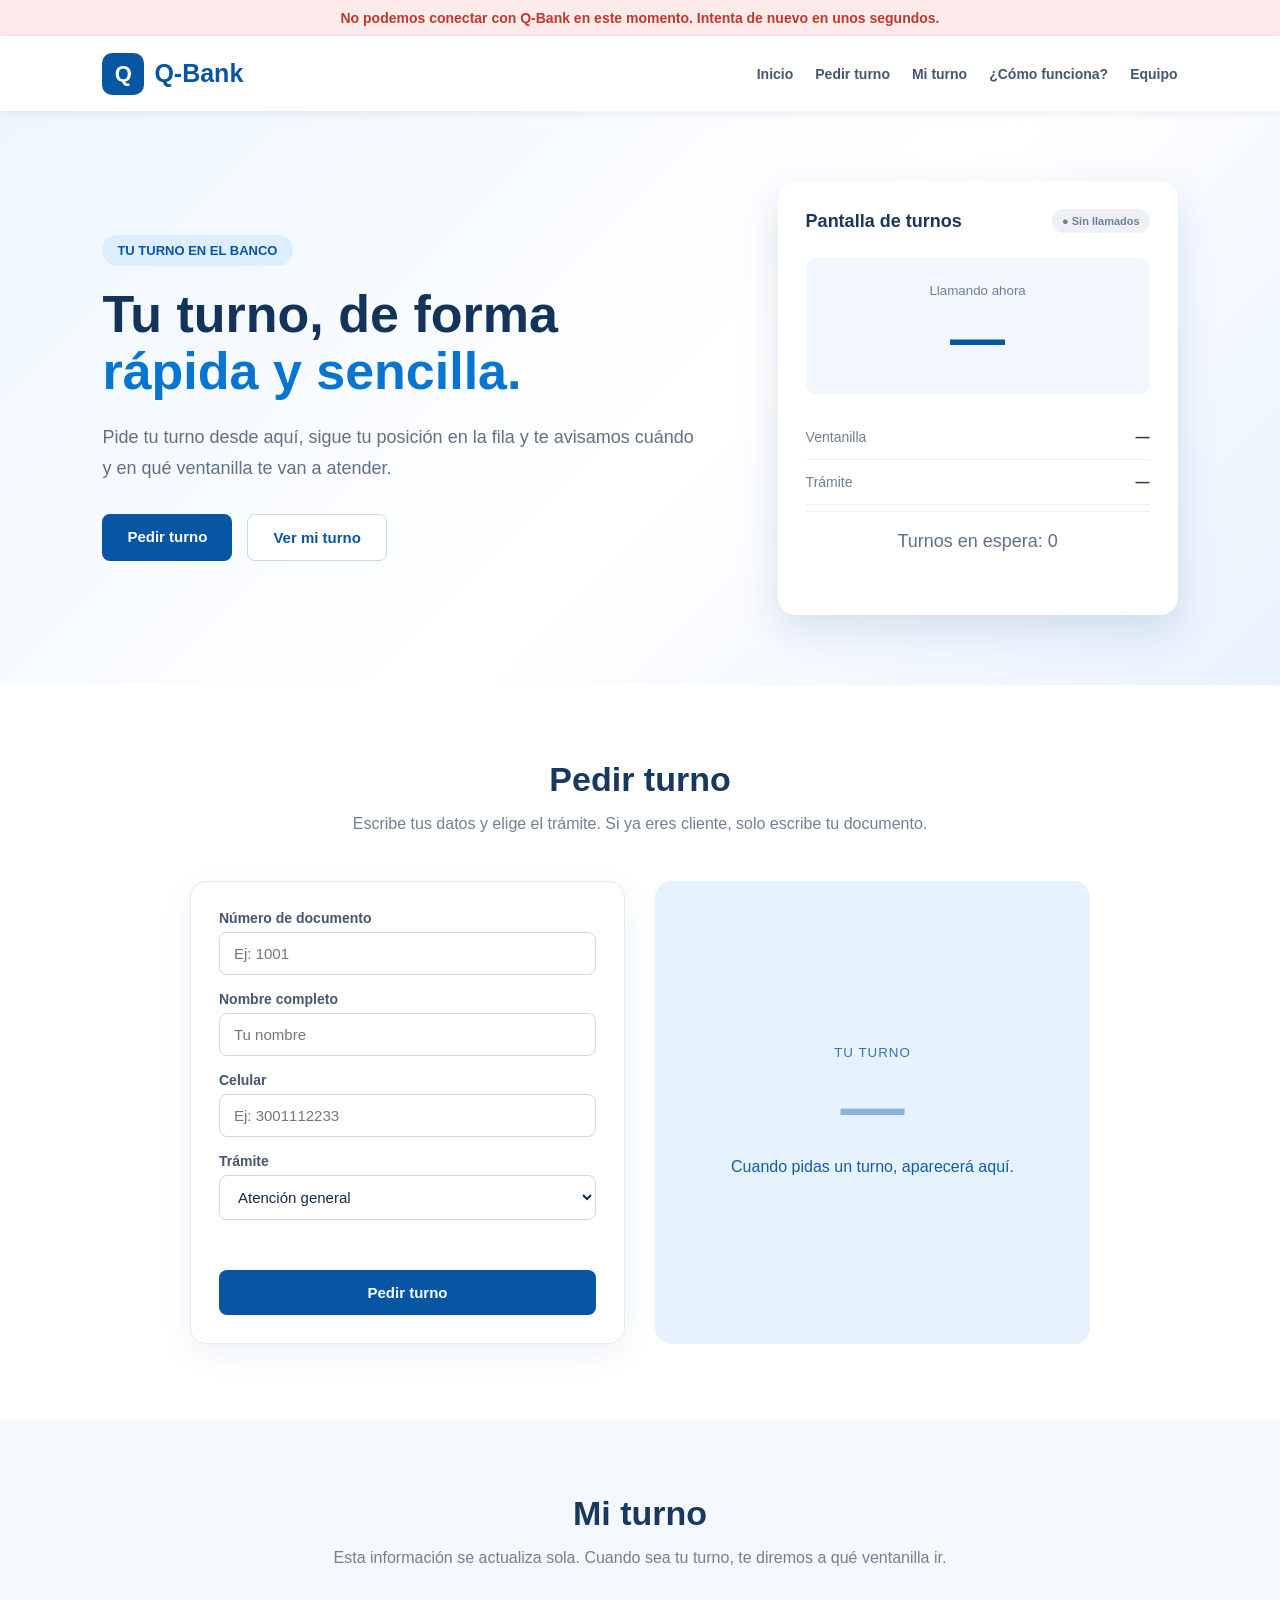
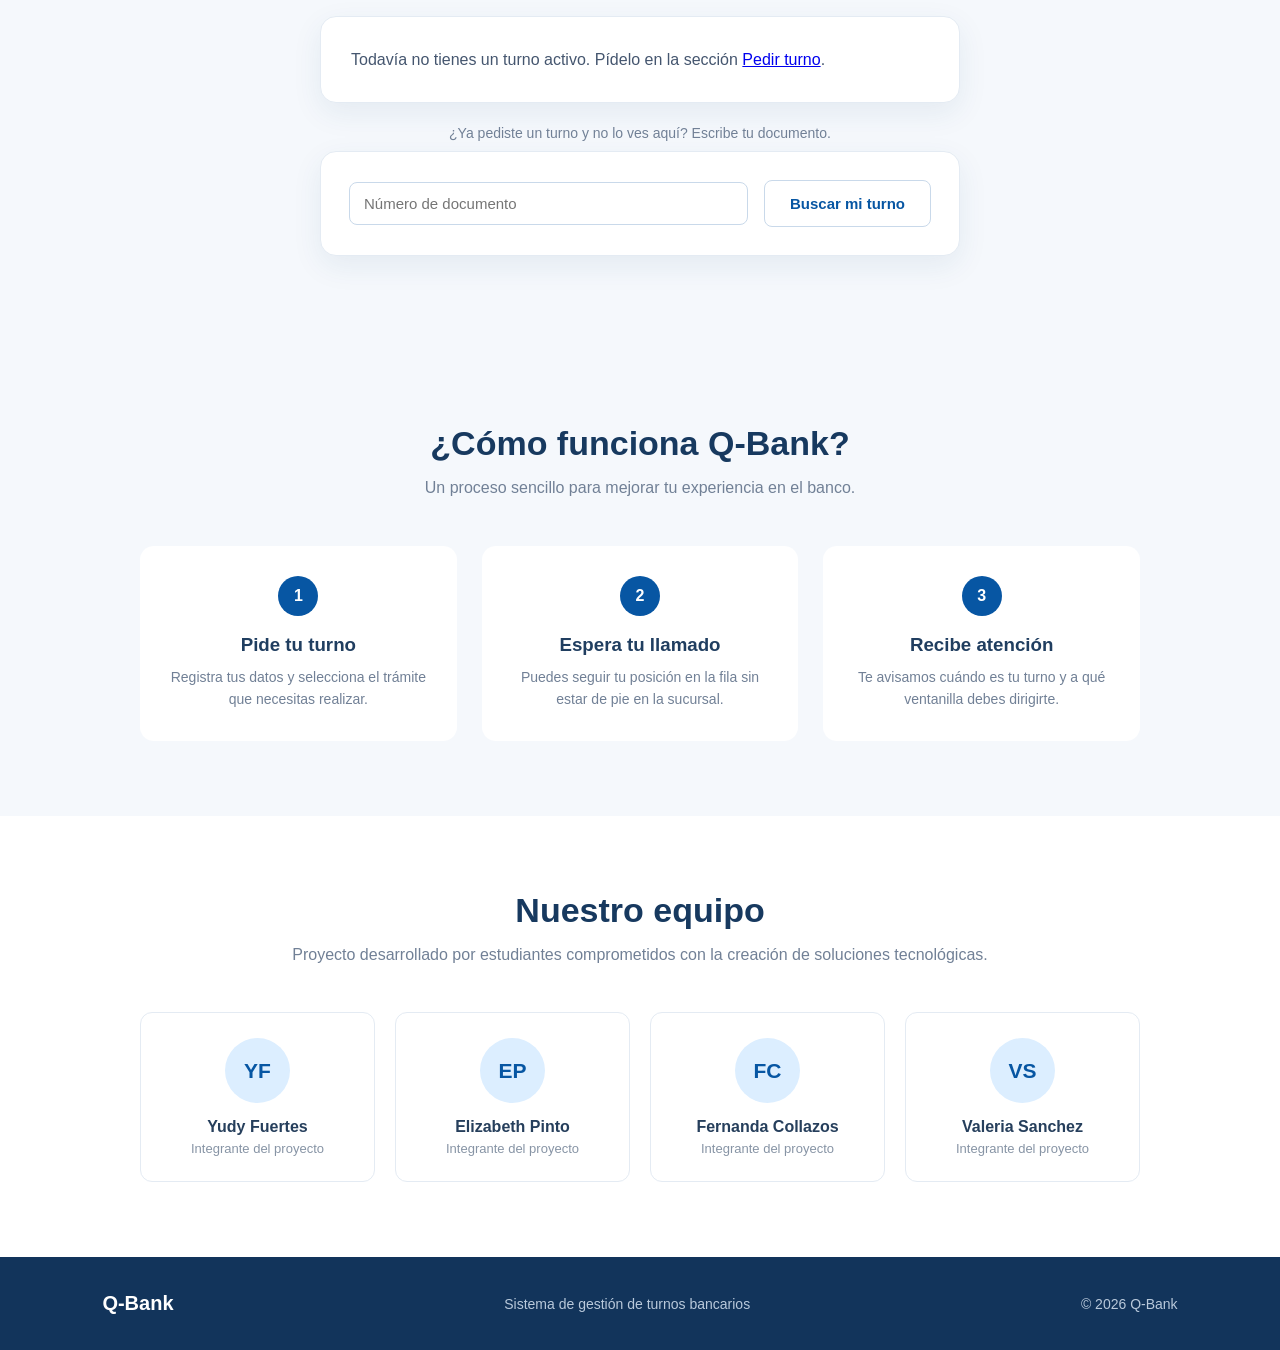
==== commit 97e9d088: "Actualizacion del proyecto Banco Q-Bank" ====
--- a/Bancofinal-Q-bank/home/index.html
+++ b/Bancofinal-Q-bank/home/index.html
@@ -3,11 +3,15 @@
 <head>
     <meta charset="UTF-8">
     <meta name="viewport" content="width=device-width, initial-scale=1.0">
-    <title>Q-Bank | Gestión de Turnos</title>
+    <title>Q-Bank | Tu turno</title>
     <link rel="stylesheet" href="style.css">
 </head>
 
 <body>
+
+    <div class="fuera-de-linea oculto" id="sin-conexion">
+        No podemos conectar con Q-Bank en este momento. Intenta de nuevo en unos segundos.
+    </div>
 
     <header>
         <div class="logo">
@@ -17,11 +21,9 @@
 
         <nav>
             <a href="#inicio">Inicio</a>
-            <a href="#solicitar">Solicitar turno</a>
-            <a href="#turnos">Turnos</a>
-            <a href="#asesores">Asesores</a>
-            <a href="#clientes">Clientes</a>
-            <a href="#sistema">Sistema</a>
+            <a href="#solicitar">Pedir turno</a>
+            <a href="#mi-turno">Mi turno</a>
+            <a href="#proceso">¿Cómo funciona?</a>
             <a href="#equipo">Equipo</a>
         </nav>
     </header>
@@ -32,71 +34,53 @@
         <section class="hero" id="inicio">
 
             <div class="hero-content">
-                <span class="badge">SISTEMA DE GESTIÓN DE TURNOS</span>
+                <span class="badge">TU TURNO EN EL BANCO</span>
 
                 <h1>Tu turno, de forma <span>rápida y sencilla.</span></h1>
 
                 <p>
-                    Q-Bank organiza los turnos bancarios para reducir los tiempos
-                    de espera y mejorar la atención de los clientes. Solicita tu
-                    turno, consulta tu posición y mira en qué ventanilla te atienden.
+                    Pide tu turno desde aquí, sigue tu posición en la fila y te
+                    avisamos cuándo y en qué ventanilla te van a atender.
                 </p>
 
                 <div class="hero-buttons">
-                    <a href="#solicitar" class="btn btn-primary">Solicitar turno</a>
-                    <a href="#turnos" class="btn btn-secondary">Ver la fila</a>
-                </div>
-
-                <div class="stats">
-                    <div class="stat">
-                        <strong id="stat-espera">0</strong>
-                        <span>En espera</span>
-                    </div>
-                    <div class="stat">
-                        <strong id="stat-atencion">0</strong>
-                        <span>En atención</span>
-                    </div>
-                    <div class="stat">
-                        <strong id="stat-atendidos">0</strong>
-                        <span>Atendidos</span>
-                    </div>
+                    <a href="#solicitar" class="btn btn-primary">Pedir turno</a>
+                    <a href="#mi-turno" class="btn btn-secondary">Ver mi turno</a>
                 </div>
             </div>
 
             <div class="hero-card">
                 <div class="card-header">
-                    <h3>Estado de atención</h3>
-                    <span class="status" id="hero-estado">● Sin turnos</span>
+                    <h3>Pantalla de turnos</h3>
+                    <span class="status inactivo" id="pantalla-estado">● Sin llamados</span>
                 </div>
 
                 <div class="turn-number">
-                    <small>Turno actual</small>
-                    <strong id="hero-codigo">—</strong>
-                </div>
-
-                <div class="info">
-                    <span>Servicio</span>
-                    <span id="hero-tramite">—</span>
-                </div>
+                    <small>Llamando ahora</small>
+                    <strong id="pantalla-codigo">—</strong>
+                </div>
+
                 <div class="info">
                     <span>Ventanilla</span>
-                    <span id="hero-ventanilla">—</span>
+                    <span id="pantalla-ventanilla">—</span>
                 </div>
                 <div class="info">
-                    <span>Asesor</span>
-                    <span id="hero-asesor">—</span>
-                </div>
-            </div>
-
-        </section>
-
-
-        <!-- ========== SOLICITAR TURNO ========== -->
+                    <span>Trámite</span>
+                    <span id="pantalla-tramite">—</span>
+                </div>
+
+                <p class="pantalla-lista" id="pantalla-espera">Turnos en espera: 0</p>
+            </div>
+
+        </section>
+
+
+        <!-- ========== PEDIR TURNO ========== -->
         <section class="panel" id="solicitar">
 
             <div class="section-title">
-                <h2>Solicitar turno</h2>
-                <p>Registra tus datos y elige el trámite. Te asignamos de una vez al asesor que lo atiende. Si ya eres cliente, solo escribe tu documento.</p>
+                <h2>Pedir turno</h2>
+                <p>Escribe tus datos y elige el trámite. Si ya eres cliente, solo escribe tu documento.</p>
             </div>
 
             <div class="solicitar-grid">
@@ -113,7 +97,7 @@
                     </label>
 
                     <label>
-                        Teléfono
+                        Celular
                         <input type="text" id="t-telefono" placeholder="Ej: 3001112233">
                     </label>
 
@@ -129,12 +113,11 @@
                     </label>
 
                     <p class="nota" id="t-nota"></p>
-                    <p class="nota error" id="t-aviso"></p>
 
                     <button type="submit" class="btn btn-primary btn-block" id="t-boton">Pedir turno</button>
                 </form>
 
-                <div class="ticket" id="ticket">
+                <div class="ticket vacio" id="ticket">
                     <small>Tu turno</small>
                     <strong id="ticket-codigo">—</strong>
                     <p id="ticket-mensaje">Cuando pidas un turno, aparecerá aquí.</p>
@@ -145,199 +128,79 @@
         </section>
 
 
-        <!-- ========== TURNOS ========== -->
-        <section class="panel panel-gris" id="turnos">
-
-            <div class="section-title">
-                <h2>Fila de turnos</h2>
-                <p>Se actualiza automáticamente cada pocos segundos.</p>
-            </div>
-
-            <div id="filas-turnos">
-            <h3 class="fila-titulo">Todos los turnos <span class="contador" id="cuenta-todos">0</span></h3>
-            <div class="tabla-contenedor">
-                <table>
-                    <thead>
-                        <tr>
-                            <th>Turno</th>
-                            <th>Cliente</th>
-                            <th>Trámite</th>
-                            <th>Estado</th>
-                            <th>Posición</th>
-                            <th>Ventanilla · Asesor</th>
-                            <th>Acciones</th>
-                        </tr>
-                    </thead>
-                    <tbody id="tabla-todos"></tbody>
-                </table>
-            </div>
-
-            <h3 class="fila-titulo">En espera <span class="contador" id="cuenta-en_espera">0</span></h3>
-            <div class="tabla-contenedor">
-                <table>
-                    <thead>
-                        <tr>
-                            <th>Turno</th>
-                            <th>Cliente</th>
-                            <th>Trámite</th>
-                            <th>Estado</th>
-                            <th>Posición</th>
-                            <th>Ventanilla · Asesor</th>
-                            <th>Acciones</th>
-                        </tr>
-                    </thead>
-                    <tbody id="tabla-en_espera"></tbody>
-                </table>
-            </div>
-
-            <h3 class="fila-titulo">En atención <span class="contador" id="cuenta-en_atencion">0</span></h3>
-            <div class="tabla-contenedor">
-                <table>
-                    <thead>
-                        <tr>
-                            <th>Turno</th>
-                            <th>Cliente</th>
-                            <th>Trámite</th>
-                            <th>Estado</th>
-                            <th>Posición</th>
-                            <th>Ventanilla · Asesor</th>
-                            <th>Acciones</th>
-                        </tr>
-                    </thead>
-                    <tbody id="tabla-en_atencion"></tbody>
-                </table>
-            </div>
-
-            <h3 class="fila-titulo">Atendidos <span class="contador" id="cuenta-atendido">0</span></h3>
-            <div class="tabla-contenedor">
-                <table>
-                    <thead>
-                        <tr>
-                            <th>Turno</th>
-                            <th>Cliente</th>
-                            <th>Trámite</th>
-                            <th>Estado</th>
-                            <th>Posición</th>
-                            <th>Ventanilla · Asesor</th>
-                            <th>Acciones</th>
-                        </tr>
-                    </thead>
-                    <tbody id="tabla-atendido"></tbody>
-                </table>
-            </div>
-
-            <h3 class="fila-titulo">Cancelados <span class="contador" id="cuenta-cancelado">0</span></h3>
-            <div class="tabla-contenedor">
-                <table>
-                    <thead>
-                        <tr>
-                            <th>Turno</th>
-                            <th>Cliente</th>
-                            <th>Trámite</th>
-                            <th>Estado</th>
-                            <th>Posición</th>
-                            <th>Ventanilla · Asesor</th>
-                            <th>Acciones</th>
-                        </tr>
-                    </thead>
-                    <tbody id="tabla-cancelado"></tbody>
-                </table>
-            </div>
-
-            </div>
-
-        </section>
-
-
-        <!-- ========== ASESORES ========== -->
-        <section class="panel" id="asesores">
-
-            <div class="section-title">
-                <h2>Panel de asesores</h2>
-                <p>Registra al asesor con su ventanilla y el trámite que va a atender. Los turnos se asignan automáticamente según el trámite; cada asesor llama al siguiente de <strong>su fila</strong> y finaliza la atención al terminar.</p>
-            </div>
-
-            <div class="asesores-grid" id="lista-asesores"></div>
-
-            <form id="form-asesor" class="formulario formulario-linea">
-                <input type="text" id="a-nombre" placeholder="Nombre del asesor" required>
-                <input type="number" id="a-ventanilla" placeholder="Ventanilla" min="1" required>
-                <select id="a-tramite" required>
-                    <option value="general">Atención general</option>
-                    <option value="caja">Caja</option>
-                    <option value="credito">Crédito</option>
-                    <option value="cuentas">Cuentas</option>
-                    <option value="reclamos">Reclamos</option>
-                </select>
-                <button type="submit" class="btn btn-secondary">Agregar asesor</button>
-            </form>
-
-        </section>
-
-
-        <!-- ========== CLIENTES ========== -->
-        <section class="panel panel-gris" id="clientes">
-
-            <div class="section-title">
-                <h2>Clientes registrados</h2>
-                <p>Información que administra el servicio Clientes.</p>
-            </div>
-
-            <div class="barra">
-                <input type="text" id="buscar-cliente" placeholder="Buscar por nombre o documento">
-            </div>
-
-            <div class="tabla-contenedor">
-                <table>
-                    <thead>
-                        <tr>
-                            <th>ID</th>
-                            <th>Nombre</th>
-                            <th>Documento</th>
-                            <th>Teléfono</th>
-                        </tr>
-                    </thead>
-                    <tbody id="tabla-clientes"></tbody>
-                </table>
-            </div>
-
-        </section>
-
-
-        <!-- ========== ESTADO DEL SISTEMA ========== -->
-        <section class="panel" id="sistema">
-
-            <div class="section-title">
-                <h2>Estado del sistema</h2>
-                <p>
-                    Disponibilidad de cada servicio y estado de los circuit breakers
-                    que protegen la comunicación entre ellos.
-                </p>
-            </div>
-
-            <div class="sistema-grid">
-
-                <article class="sistema-card">
-                    <h3>Servicios</h3>
-                    <div class="fila-estado"><span>Clientes</span><span class="pill" id="svc-clientes">…</span></div>
-                    <div class="fila-estado"><span>Asesores</span><span class="pill" id="svc-asesores">…</span></div>
-                    <div class="fila-estado"><span>Turnos</span><span class="pill" id="svc-turnos">…</span></div>
-                </article>
-
-                <article class="sistema-card">
-                    <h3>Circuit breakers</h3>
-                    <div class="fila-estado"><span>Turnos → Clientes</span><span class="pill" id="cb-turnos-clientes">…</span></div>
-                    <div class="fila-estado"><span>Turnos → Asesores</span><span class="pill" id="cb-turnos-asesores">…</span></div>
-                    <div class="fila-estado"><span>Clientes → Turnos</span><span class="pill" id="cb-clientes-turnos">…</span></div>
-                    <div class="fila-estado"><span>Asesores → Turnos</span><span class="pill" id="cb-asesores-turnos">…</span></div>
-                </article>
-
-            </div>
-
-            <p class="nota nota-centro">
-                CLOSED: el servicio responde con normalidad. OPEN: el servicio falló varias veces
-                seguidas y se bloquean las llamadas por un tiempo. HALF-OPEN: se está probando si ya se recuperó.
-            </p>
+        <!-- ========== MI TURNO ========== -->
+        <section class="panel panel-gris" id="mi-turno">
+
+            <div class="section-title">
+                <h2>Mi turno</h2>
+                <p>Esta información se actualiza sola. Cuando sea tu turno, te diremos a qué ventanilla ir.</p>
+            </div>
+
+            <div class="mi-turno oculto" id="mi-turno-caja">
+                <div class="mi-turno-cabecera">
+                    <span class="mi-codigo" id="mi-codigo">—</span>
+                    <span class="etiqueta" id="mi-estado">—</span>
+                </div>
+
+                <p id="mi-detalle">—</p>
+
+                <div class="aviso-llamado oculto" id="mi-aviso">
+                    <small id="mi-aviso-texto">—</small>
+                    <strong id="mi-ventanilla">—</strong>
+                    <small id="mi-asesor">—</small>
+                </div>
+
+                <div class="mi-turno-acciones">
+                    <button class="btn btn-secondary oculto" id="btn-cancelar">Cancelar mi turno</button>
+                    <button class="btn btn-primary oculto" id="btn-nuevo">Pedir otro turno</button>
+                </div>
+            </div>
+
+            <div class="mi-turno" id="mi-turno-vacio">
+                <p>Todavía no tienes un turno activo. Pídelo en la sección <a href="#solicitar">Pedir turno</a>.</p>
+            </div>
+
+            <div class="consulta-documento" id="consulta">
+                <p>¿Ya pediste un turno y no lo ves aquí? Escribe tu documento.</p>
+                <form id="form-consulta" class="formulario formulario-linea">
+                    <input type="text" id="c-documento" placeholder="Número de documento" required>
+                    <button type="submit" class="btn btn-secondary">Buscar mi turno</button>
+                </form>
+                <p class="nota" id="c-nota"></p>
+            </div>
+
+        </section>
+
+
+        <!-- ========== CÓMO FUNCIONA ========== -->
+        <section class="process" id="proceso">
+
+            <div class="section-title">
+                <h2>¿Cómo funciona Q-Bank?</h2>
+                <p>Un proceso sencillo para mejorar tu experiencia en el banco.</p>
+            </div>
+
+            <div class="steps">
+
+                <article class="step">
+                    <div class="step-number">1</div>
+                    <h3>Pide tu turno</h3>
+                    <p>Registra tus datos y selecciona el trámite que necesitas realizar.</p>
+                </article>
+
+                <article class="step">
+                    <div class="step-number">2</div>
+                    <h3>Espera tu llamado</h3>
+                    <p>Puedes seguir tu posición en la fila sin estar de pie en la sucursal.</p>
+                </article>
+
+                <article class="step">
+                    <div class="step-number">3</div>
+                    <h3>Recibe atención</h3>
+                    <p>Te avisamos cuándo es tu turno y a qué ventanilla debes dirigirte.</p>
+                </article>
+
+            </div>
 
         </section>
 
@@ -386,17 +249,6 @@
         <p>© 2026 Q-Bank</p>
     </footer>
 
-
-    <!-- Ventana de detalle del turno -->
-    <div class="modal oculto" id="modal">
-        <div class="modal-caja">
-            <button class="modal-cerrar" id="modal-cerrar">×</button>
-            <h3>Detalle del turno</h3>
-            <div id="modal-contenido"></div>
-        </div>
-    </div>
-
-    <!-- Mensajes -->
     <div class="toast oculto" id="toast"></div>
 
     <script src="app.js"></script>
--- a/Bancofinal-Q-bank/home/style.css
+++ b/Bancofinal-Q-bank/home/style.css
@@ -1022,150 +1022,92 @@
 
 
 /* =========================
-   TRÁMITES POR ASESOR
-========================== */
-
-.chips {
-    display: flex;
+   INTERFAZ DE CLIENTES
+========================== */
+
+.pantalla-lista {
+    margin-top: 6px;
+    padding-top: 14px;
+    border-top: 1px solid #edf1f5;
+    font-size: 13px;
+    color: #718096;
+    text-align: center;
+}
+
+.mi-turno {
+    max-width: 640px;
+    margin: 0 auto;
+    background-color: #ffffff;
+    border: 1px solid #e4ebf3;
+    border-radius: 16px;
+    padding: 30px;
+    box-shadow: 0 10px 30px rgba(24, 71, 120, 0.08);
+}
+
+.mi-turno-cabecera {
+    display: flex;
+    justify-content: space-between;
+    align-items: center;
+    margin-bottom: 18px;
+}
+
+.mi-codigo {
+    font-size: 48px;
+    font-weight: bold;
+    color: #0756a3;
+}
+
+.mi-turno p {
+    color: #45566f;
+    line-height: 1.6;
+}
+
+.aviso-llamado {
+    margin-top: 18px;
+    background: linear-gradient(135deg, #0756a3, #0876d1);
+    color: white;
+    border-radius: 12px;
+    padding: 20px;
+    text-align: center;
+}
+
+.aviso-llamado strong {
+    display: block;
+    font-size: 40px;
+    margin: 6px 0;
+}
+
+.aviso-llamado small {
+    opacity: 0.9;
+}
+
+.mi-turno-acciones {
+    margin-top: 22px;
+    display: flex;
+    gap: 10px;
     flex-wrap: wrap;
-    gap: 6px;
-}
-
-.chip {
-    display: inline-flex;
-    align-items: center;
-    gap: 5px;
-    padding: 4px 10px;
-    border-radius: 14px;
-    border: 1px solid #c9d9ea;
-    background-color: white;
-    color: #45566f;
-    font-size: 12px;
+}
+
+.consulta-documento {
+    max-width: 640px;
+    margin: 22px auto 0;
+    text-align: center;
+}
+
+.consulta-documento .formulario-linea {
+    margin-top: 10px;
+}
+
+.consulta-documento p {
+    color: #718096;
+    font-size: 14px;
+}
+
+.fuera-de-linea {
+    background-color: #fdeaea;
+    color: #c0392b;
+    text-align: center;
+    padding: 10px;
+    font-size: 14px;
     font-weight: 600;
-    cursor: pointer;
-    user-select: none;
-}
-
-.chip input {
-    width: auto;
-    margin: 0;
-    accent-color: #0756a3;
-}
-
-.chip.activo {
-    background-color: #e7f2ff;
-    border-color: #0876d1;
-    color: #0756a3;
-}
-
-.asesor-tramites {
-    margin-bottom: 14px;
-}
-
-.asesor-tramites small {
-    display: block;
-    margin-bottom: 6px;
-    color: #718096;
-    font-size: 12px;
-    text-transform: uppercase;
-    letter-spacing: 0.5px;
-}
-
-.asesor-turno small {
-    color: #718096;
-}
-
-.chips-form {
-    flex-basis: 100%;
-    align-items: center;
-}
-
-.chips-titulo {
-    font-size: 13px;
-    font-weight: 600;
-    color: #45566f;
-    margin-right: 4px;
-}
-
-/* Ajustes: texto en negrita dentro del ticket y chips dentro de formularios */
-.ticket p strong {
-    font-size: inherit;
-    margin: 0;
-}
-
-.formulario .chip {
-    flex-direction: row;
-    gap: 5px;
-    padding: 4px 10px;
-    font-size: 12px;
-    width: auto;
-}
-
-.formulario .chip input {
-    width: auto;
-    padding: 0;
-}
-
-.formulario-linea .chip {
-    flex: 0 0 auto;
-    justify-content: flex-start;
-}
-
-.formulario .chip input,
-.formulario-linea .chip input {
-    flex: none;
-    min-width: 0;
-    width: auto;
-}
-
-
-/* =========================
-   FILAS POR ESTADO / ASESORES
-========================== */
-
-.fila-titulo {
-    max-width: 1000px;
-    margin: 34px auto 12px;
-    color: #1d3c5e;
-    font-size: 18px;
-    display: flex;
-    align-items: center;
-    gap: 10px;
-}
-
-.fila-titulo:first-child {
-    margin-top: 0;
-}
-
-.contador {
-    background-color: #e7f2ff;
-    color: #0756a3;
-    border-radius: 12px;
-    padding: 2px 10px;
-    font-size: 13px;
-}
-
-.chip.fijo {
-    cursor: default;
-}
-
-.asignar-linea {
-    display: flex;
-    gap: 8px;
-    align-items: center;
-}
-
-.asignar-linea select {
-    flex: 1;
-    padding: 6px 8px;
-    font-size: 13px;
-}
-
-.mini:disabled {
-    opacity: 0.45;
-    cursor: not-allowed;
-}
-
-.mini:disabled:hover {
-    background-color: white;
-}
+}
